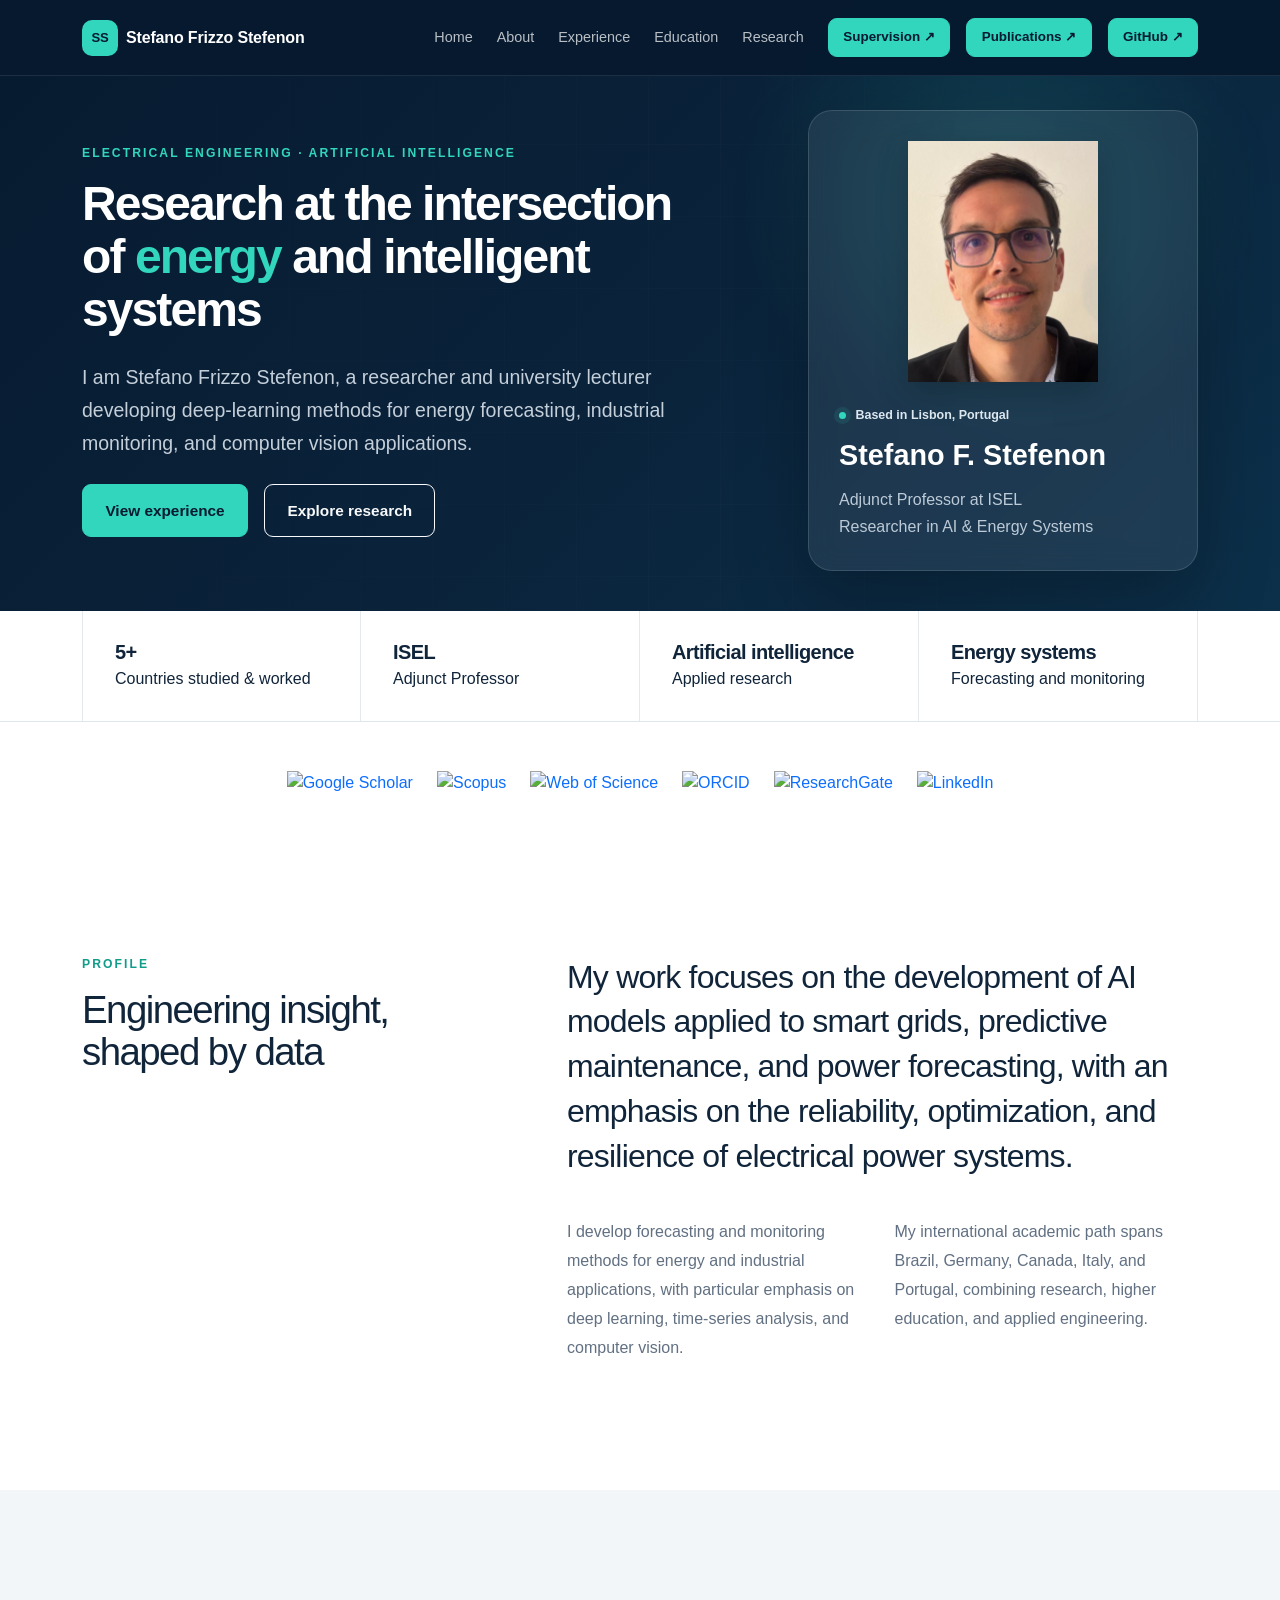
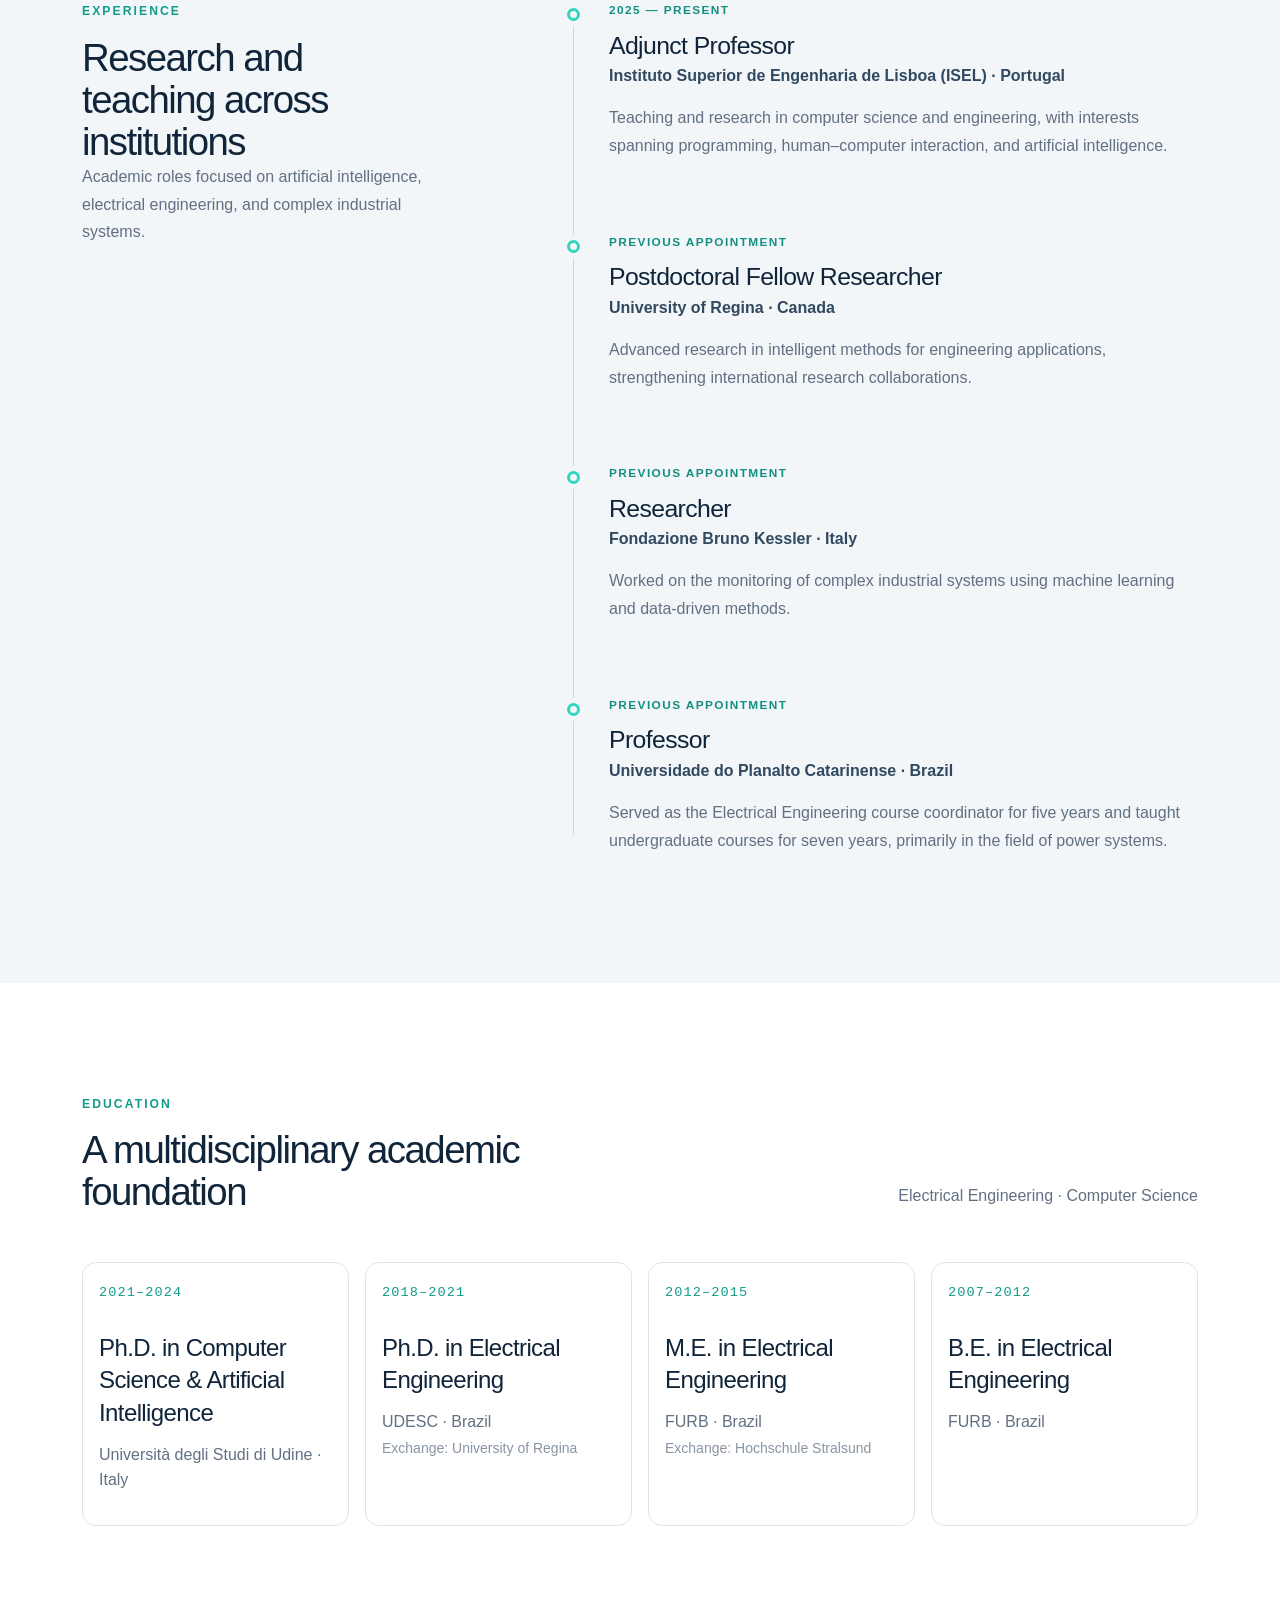
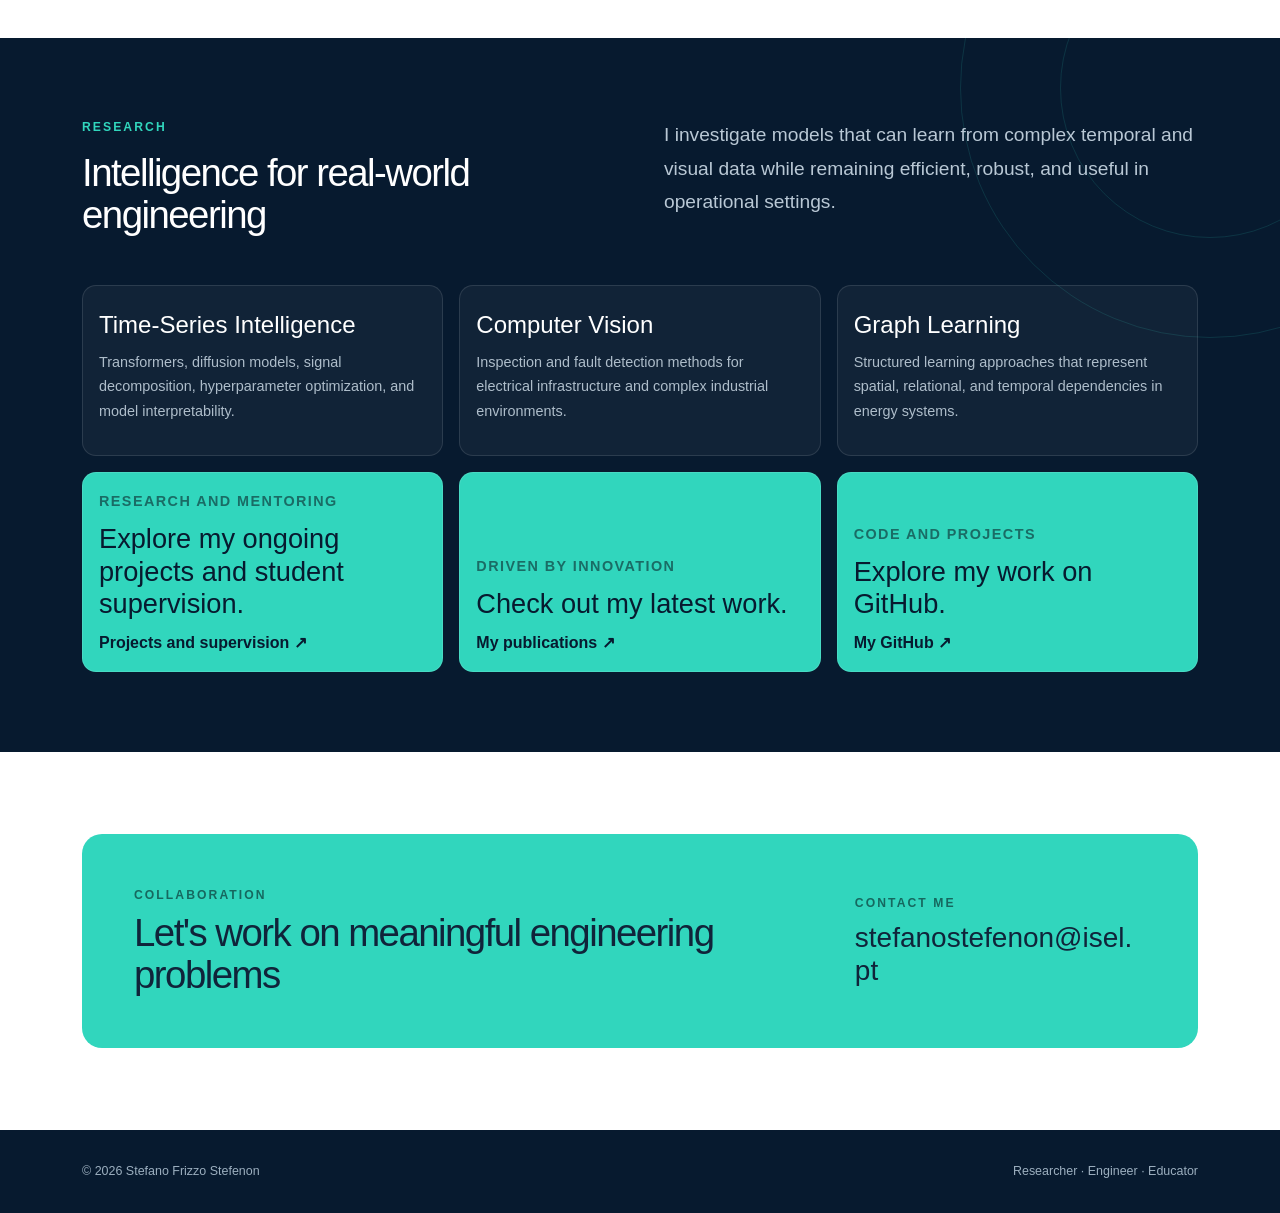
==== index.html @ e92e5dd5 "Update index.html" ====
<!doctype html>
<html lang="en">
<head>
  <meta charset="utf-8">
  <meta name="viewport" content="width=device-width, initial-scale=1">
  <meta name="description" content="Academic CV and research portfolio of Stefano Frizzo Stefenon, researcher and lecturer in artificial intelligence and electrical engineering.">
  <meta name="theme-color" content="#071a2f">
  <title>Stefano Frizzo Stefenon | CV</title>
  <link rel="icon" href="icon2.svg" type="image/svg+xml">
  <link rel="preconnect" href="https://cdn.jsdelivr.net">
  <link href="https://cdn.jsdelivr.net/npm/bootstrap@5.3.8/dist/css/bootstrap.min.css" rel="stylesheet" integrity="sha384-sRIl4kxILFvY47J16cr9ZwB07vP4J8+LH7qKQnuqkuIAvNWLzeN8tE5YBujZqJLB" crossorigin="anonymous">
  <link rel="stylesheet" href="styles.css">
  <style>
    .profile-photo {display: block; width: 100%; max-width: 190px; height: auto; margin: 0 auto 1.25rem; box-shadow: 0 12px 30px rgba(0, 0, 0, 0.22);}
    #research .research-link a { color: var(--navy);}
    #research .research-link a:hover { color: #2563eb;}
    #profiles a:hover img {filter: brightness(0.7);}
  </style>
</head>
<body>
  <nav class="navbar navbar-expand-lg navbar-dark fixed-top cv-nav" aria-label="Primary navigation">
    <div class="container">
      <a class="navbar-brand d-flex align-items-center gap-2" href="#top" aria-label="Stefano Frizzo Stefenon, home">
        <span class="brand-mark">SS</span><span>Stefano Frizzo Stefenon</span>
      </a>
      <button class="navbar-toggler" type="button" data-bs-toggle="collapse" data-bs-target="#cvNavigation" aria-controls="cvNavigation" aria-expanded="false" aria-label="Toggle navigation">
        <span class="navbar-toggler-icon"></span>
      </button>
      <div class="collapse navbar-collapse" id="cvNavigation">
        <ul class="navbar-nav ms-auto align-items-lg-center gap-lg-2">
          <li class="nav-item"><a class="nav-link" href="index.html#top">Home</a></li>
          <li class="nav-item"><a class="nav-link" href="#about">About</a></li>
          <li class="nav-item"><a class="nav-link" href="#experience">Experience</a></li>
          <li class="nav-item"><a class="nav-link" href="#education">Education</a></li>
          <li class="nav-item"><a class="nav-link" href="#research">Research</a></li>
          <li class="nav-item"><a class="btn btn-accent btn-sm ms-lg-2" href="supervision.html">Supervision <span aria-hidden="true">↗</span></a></li>
          <li class="nav-item"><a class="btn btn-accent btn-sm ms-lg-2" href="publications.html">Publications <span aria-hidden="true">↗</span></a></li>
          <li class="nav-item"><a class="btn btn-accent btn-sm ms-lg-2" href="https://github.com/SFStefenon" target="_blank" rel="noreferrer">GitHub <span aria-hidden="true">↗</span></a></li>
        </ul>
      </div>
    </div>
  </nav>

  <main id="top">
    <section class="hero d-flex align-items-center">
      <div class="hero-grid" aria-hidden="true"></div>
      <div class="container position-relative">
        <div class="row align-items-center gy-5">
          <div class="col-lg-7">
            <p class="eyebrow mb-3">Electrical Engineering · Artificial Intelligence</p>
            <h1 class="fw-semibold mb-4">Research at the intersection of <span>energy</span> and intelligent systems</h1>
            <p class="hero-lead mb-4">I am Stefano Frizzo Stefenon, a researcher and university lecturer developing deep-learning methods for energy forecasting, industrial monitoring, and computer vision applications.</p>
            <div class="d-flex flex-wrap gap-3">
              <a class="btn btn-accent btn-lg" href="#experience">View experience</a>
              <a class="btn btn-outline-light btn-lg" href="#research">Explore research</a>
            </div>
          </div>
          <div class="col-lg-5">
            <div class="hero-profile ms-lg-auto">
              <div class="hero-profile-body">
                <img class="profile-photo" src="profile.png?size=400" alt="Portrait of Stefano Frizzo Stefenon" width="190">
                <span class="status"><span></span> Based in Lisbon, Portugal</span>
                <h2>Stefano F. Stefenon</h2>
                <p>Adjunct Professor at ISEL<br>Researcher in AI &amp; Energy Systems</p>
              </div>
            </div>
          </div>
        </div>
      </div>
    </section>

    <section class="stats-strip" aria-label="Career highlights">
      <div class="container">
        <div class="row g-0">
          <div class="col-6 col-lg-3 stat"><strong>5+</strong>Countries studied &amp; worked<span></span></div>
          <div class="col-6 col-lg-3 stat"><strong>ISEL</strong>Adjunct Professor<span></span></div>
          <div class="col-6 col-lg-3 stat"><strong>Artificial intelligence</strong>Applied research<span></span></div>
          <div class="col-6 col-lg-3 stat"><strong>Energy systems</strong>Forecasting and monitoring<span></span></div>
        </div>
      </div>
    </section>

    <section class="bg-white py-5" id="profiles">
      <div class="container-fluid px-4 px-lg-5">
        <div class="d-flex flex-wrap justify-content-center align-items-center gap-4 w-100" aria-label="Academic and professional profiles">
          <a href="https://scholar.google.com/citations?user=ToyM0y8AAAAJ" target="_blank" rel="noreferrer" aria-label="Google Scholar profile">
            <img src="https://img.shields.io/badge/Scholar-4285F4?style=for-the-badge&amp;logo=google-scholar&amp;logoColor=white" alt="Google Scholar">
          </a>
          <a href="https://www.scopus.com/authid/detail.uri?authorId=57194147390" target="_blank" rel="noreferrer" aria-label="Scopus profile">
            <img src="https://img.shields.io/badge/Scopus-F36C21?style=for-the-badge&amp;logo=elsevier&amp;logoColor=white" alt="Scopus">
          </a>
          <a href="https://www.webofscience.com/wos/author/record/AAD-7639-2019" target="_blank" rel="noreferrer" aria-label="Web of Science profile">
            <img src="https://img.shields.io/badge/Web%20of%20Science-5C2D91?style=for-the-badge&amp;logo=clarivate&amp;logoColor=white" alt="Web of Science">
          </a>
          <a href="https://orcid.org/0000-0002-3723-616X" target="_blank" rel="noreferrer" aria-label="ORCID profile">
            <img src="https://img.shields.io/badge/ORCID-A6CE39?style=for-the-badge&amp;logo=orcid&amp;logoColor=white" alt="ORCID">
          </a>
          <a href="https://www.researchgate.net/profile/Stefano-Frizzo-Stefenon-2" target="_blank" rel="noreferrer" aria-label="ResearchGate profile">
            <img src="https://img.shields.io/badge/ResearchGate-00CCBB?style=for-the-badge&amp;logo=researchgate&amp;logoColor=white" alt="ResearchGate">
          </a>
          <a href="https://www.linkedin.com/in/stefanostefenon/" target="_blank" rel="noreferrer" aria-label="LinkedIn profile">
            <img src="https://img.shields.io/badge/LinkedIn-0A66C2?style=for-the-badge&amp;logo=linkedin&amp;logoColor=white" alt="LinkedIn">
          </a>
        </div>
      </div>
    </section>
    
    <section class="section-pad bg-white" id="about">
      <div class="container">
        <div class="row g-5 align-items-start">
          <div class="col-lg-4">
            <p class="section-kicker">Profile</p>
            <h2 class="section-title">Engineering insight, shaped by data</h2>
          </div>
          <div class="col-lg-7 offset-lg-1">
            <p class="about-lead">My work focuses on the development of AI models applied to smart grids, predictive maintenance, and power forecasting, with an emphasis on the reliability, optimization, and resilience of electrical power systems.</p>
            <div class="row g-4 mt-2">
              <div class="col-md-6"><p class="body-copy">I develop forecasting and monitoring methods for energy and industrial applications, with particular emphasis on deep learning, time-series analysis, and computer vision.</p></div>
              <div class="col-md-6"><p class="body-copy">My international academic path spans Brazil, Germany, Canada, Italy, and Portugal, combining research, higher education, and applied engineering.</p></div>
            </div>
          </div>
        </div>
      </div>
    </section>

    <section class="section-pad" id="experience">
      <div class="container">
        <div class="row g-5">
          <div class="col-lg-4 section-sticky">
            <p class="section-kicker">Experience</p>
            <h2 class="section-title">Research and teaching across institutions</h2>
            <p class="section-aside">Academic roles focused on artificial intelligence, electrical engineering, and complex industrial systems.</p>
          </div>
          <div class="col-lg-7 offset-lg-1">
            <div class="timeline">
              <article class="timeline-item">
                <div class="timeline-dot" aria-hidden="true"></div>
                <p class="timeline-period">2025 — Present</p>
                <h3>Adjunct Professor</h3>
                <p class="timeline-place">Instituto Superior de Engenharia de Lisboa (ISEL) · Portugal</p>
                <p class="timeline-copy">Teaching and research in computer science and engineering, with interests spanning programming, human–computer interaction, and artificial intelligence.</p>
              </article>
              <article class="timeline-item">
                <div class="timeline-dot" aria-hidden="true"></div>
                <p class="timeline-period">Previous appointment</p>
                <h3>Postdoctoral Fellow Researcher</h3>
                <p class="timeline-place">University of Regina · Canada</p>
                <p class="timeline-copy">Advanced research in intelligent methods for engineering applications, strengthening international research collaborations.</p>
              </article>
              <article class="timeline-item">
                <div class="timeline-dot" aria-hidden="true"></div>
                <p class="timeline-period">Previous appointment</p>
                <h3>Researcher</h3>
                <p class="timeline-place">Fondazione Bruno Kessler · Italy</p>
                <p class="timeline-copy">Worked on the monitoring of complex industrial systems using machine learning and data-driven methods.</p>
              </article>
              <article class="timeline-item">
                <div class="timeline-dot" aria-hidden="true"></div>
                <p class="timeline-period">Previous appointment</p>
                <h3>Professor</h3>
                <p class="timeline-place">Universidade do Planalto Catarinense · Brazil</p>
                <p class="timeline-copy">Served as the Electrical Engineering course coordinator for five years and taught undergraduate courses for seven years, primarily in the field of power systems.</p>
              </article>
            </div>
          </div>
        </div>
      </div>
    </section>

    <section class="section-pad bg-white" id="education">
      <div class="container">
        <div class="d-flex flex-column flex-lg-row justify-content-between align-items-lg-end gap-3 mb-5">
          <div>
            <p class="section-kicker">Education</p>
            <h2 class="section-title mb-0">A multidisciplinary academic foundation</h2>
          </div>
          <p class="section-aside mb-1">Electrical Engineering · Computer Science</p>
        </div>
    
        <div class="row g-3">
          <div class="col-md-6 col-xl-3">
            <a href="https://www.uniud.it/" target="_blank" rel="noopener noreferrer"
               class="text-decoration-none text-reset d-block h-100">
              <article class="education-card">
                <span>2021–2024</span>
                <h3>Ph.D. in Computer Science &amp; Artificial Intelligence</h3>
                <p>Università degli Studi di Udine · Italy</p>
              </article>
            </a>
          </div>
    
          <div class="col-md-6 col-xl-3">
            <a href="https://www.udesc.br/" target="_blank" rel="noopener noreferrer"
               class="text-decoration-none text-reset d-block h-100">
              <article class="education-card">
                <span>2018–2021</span>
                <h3>Ph.D. in Electrical Engineering</h3>
                <p>UDESC · Brazil<br><small>Exchange: University of Regina</small></p>
              </article>
            </a>
          </div>
    
          <div class="col-md-6 col-xl-3">
            <a href="https://www.furb.br/" target="_blank" rel="noopener noreferrer"
               class="text-decoration-none text-reset d-block h-100">
              <article class="education-card">
                <span>2012–2015</span>
                <h3>M.E. in Electrical Engineering</h3>
                <p>FURB · Brazil<br><small>Exchange: Hochschule Stralsund</small></p>
              </article>
            </a>
          </div>
    
          <div class="col-md-6 col-xl-3">
            <a href="https://www.furb.br/" target="_blank" rel="noopener noreferrer"
               class="text-decoration-none text-reset d-block h-100">
              <article class="education-card">
                <span>2007–2012</span>
                <h3>B.E. in Electrical Engineering</h3>
                <p>FURB · Brazil</p>
              </article>
            </a>
          </div>
        </div>
      </div>
    </section>

    <section class="section-pad research-section" id="research">
      <div class="research-orbit orbit-one" aria-hidden="true"></div>
      <div class="research-orbit orbit-two" aria-hidden="true"></div>
      <div class="container position-relative">
        <div class="row g-5 mb-5">
          <div class="col-lg-5"><p class="section-kicker light">Research</p><h2 class="section-title text-white">Intelligence for real-world engineering</h2></div>
          <div class="col-lg-6 offset-lg-1"><p class="research-intro">I investigate models that can learn from complex temporal and visual data while remaining efficient, robust, and useful in operational settings.</p></div>
        </div>
        <div class="row g-3">
          <div class="col-md-6 col-lg-4"><article class="research-card"><h3>Time-Series Intelligence</h3><p>Transformers, diffusion models, signal decomposition, hyperparameter optimization, and model interpretability.</p></article></div>
          <div class="col-md-6 col-lg-4"><article class="research-card"><h3>Computer Vision</h3><p>Inspection and fault detection methods for electrical infrastructure and complex industrial environments.</p></article></div>
          <div class="col-md-6 col-lg-4"><article class="research-card"><h3>Graph Learning</h3><p>Structured learning approaches that represent spatial, relational, and temporal dependencies in energy systems.</p></article></div>
          <div class="col-md-6 col-lg-4"><article class="research-card research-link"><p class="small-label">Research and mentoring</p><h3>Explore my ongoing projects and student supervision.</h3><a href="supervision.html">Projects and supervision <span aria-hidden="true">↗</span></a></article></div>
          <div class="col-md-6 col-lg-4"><article class="research-card research-link"><p class="small-label">Driven by innovation</p><h3>Check out my latest work.</h3><a href="publications.html" target="_blank" rel="noreferrer">My publications <span aria-hidden="true">↗</span></a></article></div>
          <div class="col-md-6 col-lg-4"><article class="research-card research-link"><p class="small-label">Code and projects</p><h3>Explore my work on GitHub.</h3><a href="https://github.com/SFStefenon" target="_blank" rel="noopener noreferrer">My GitHub <span aria-hidden="true">↗</span></a></article></div>
        </div>
      </div>
    </section>

    <section class="contact-section">
      <div class="container">
        <div class="contact-panel d-flex flex-column flex-lg-row align-items-lg-center justify-content-between gap-4">
          <div><p class="section-kicker mb-2">Collaboration</p><h2>Let&apos;s work on meaningful engineering problems</h2></div>
          <div><p class="section-kicker mb-2">Contact me</p><h3 class="mb-0 text-break">stefanostefenon@isel.pt</h3></div>
        </div>
      </div>
    </section>
  </main>

  <footer>
    <div class="container d-flex flex-column flex-sm-row justify-content-between gap-2">
      <p>© 2026 Stefano Frizzo Stefenon</p><p>Researcher · Engineer · Educator</p>
    </div>
  </footer>

  <script src="https://cdn.jsdelivr.net/npm/bootstrap@5.3.8/dist/js/bootstrap.bundle.min.js" integrity="sha384-FKyoEForCGlyvwx9Hj09JcYn3nv7wiPVlz7YYwJrWVcXK/BmnVDxM+D2scQbITxI" crossorigin="anonymous"></script>
</body>
</html>
---- styles.css ----
:root { --navy:#071a2f; --navy-soft:#0d2944; --ink:#10243a; --muted:#617082; --teal:#31d6bd; --paper:#f3f6f8; --white:#fff; }
* { box-sizing:border-box; }
html { scroll-behavior:smooth; scroll-padding-top:76px; }
body { margin:0; background:var(--paper); color:var(--ink); font-family:Inter,-apple-system,BlinkMacSystemFont,"Segoe UI",Arial,sans-serif; text-rendering:optimizeLegibility; }
a { text-decoration:none; }

.cv-nav { min-height:76px; background:rgba(7,26,47,.95); border-bottom:1px solid rgba(255,255,255,.09); backdrop-filter:blur(14px); }
.navbar-brand { color:#fff; font-size:1rem; font-weight:650; letter-spacing:-.01em; }
.brand-mark { display:grid; place-items:center; width:36px; height:36px; border-radius:10px; background:var(--teal); color:var(--navy); font-size:.82rem; font-weight:800; }
.cv-nav .nav-link { color:rgba(255,255,255,.72); font-size:.9rem; font-weight:500; }
.cv-nav .nav-link:hover,.cv-nav .nav-link:focus { color:var(--teal); }
.cv-nav .nav-publications{color:#4da3ff}.cv-nav .nav-publications:hover
.cv-nav .nav-publications:focus{color:var(--teal)}
.navbar-toggler { border-color:rgba(255,255,255,.2); }

.btn { border-radius:9px; font-weight:650; padding:.72rem 1.2rem; transition:transform .2s ease,background .2s ease; }
.btn-lg { padding:.88rem 1.4rem; font-size:.96rem; }
.btn-sm { padding:.55rem .9rem; font-size:.84rem; }
.btn.btn-accent { --bs-btn-bg:var(--teal); --bs-btn-border-color:var(--teal); --bs-btn-color:var(--navy); background-color:var(--teal); border-color:var(--teal); color:var(--navy); }
.btn.btn-accent:hover,.btn.btn-accent:focus { --bs-btn-hover-bg:#66e4d2; --bs-btn-hover-border-color:#66e4d2; --bs-btn-hover-color:var(--navy); background-color:#66e4d2; border-color:#66e4d2; color:var(--navy); transform:translateY(-1px); }

.hero { position:relative; min-height:100vh; padding:142px 0 82px; overflow:hidden; background:radial-gradient(circle at 78% 30%,rgba(49,214,189,.16),transparent 24%),linear-gradient(135deg,#071a2f 0%,#0a233b 54%,#0c304a 100%); color:#fff; }
.hero-grid { position:absolute; inset:0; opacity:.22; background-image:linear-gradient(rgba(255,255,255,.06) 1px,transparent 1px),linear-gradient(90deg,rgba(255,255,255,.06) 1px,transparent 1px); background-size:72px 72px; mask-image:linear-gradient(to right,transparent,#000 55%,transparent); }
.eyebrow,.section-kicker { color:#109b8b; font-size:.76rem; font-weight:750; letter-spacing:.17em; text-transform:uppercase; }
.hero .eyebrow { color:var(--teal); }
.hero h1 { max-width:800px; font-size: 3rem; line-height:1.1; letter-spacing:-.04em; }
.publications-hero .eyebrow { color: var(--teal); }
.publications-hero .container h1 {font-size: 3rem;}
.hero h1 span { color: var(--teal); }
.publications-hero h1 span { color: var(--teal); }
.hero-lead { max-width:690px; color:#c4cfda; font-size:clamp(1.05rem,1.7vw,1.22rem); line-height:1.7; }
.hero-profile { max-width:390px; overflow:hidden; border:1px solid rgba(255,255,255,.13); border-radius:24px; background:rgba(255,255,255,.075); box-shadow:0 30px 70px rgba(0,0,0,.25); backdrop-filter:blur(14px); }
.monogram { display:grid; place-items:center; height:210px; background:linear-gradient(135deg,rgba(49,214,189,.95),rgba(49,214,189,.3)),var(--navy-soft); color:var(--navy); font-size:5.4rem; font-weight:800; letter-spacing:-.09em; }
.hero-profile-body { padding:1.6rem; }
.hero-profile h2 { margin:.75rem 0 .9rem; font-size:1.8rem; font-weight:650; }
.hero-profile p { color:#bdcad7; line-height:1.65; }
.status { color:#dce7ef; font-size:.78rem; font-weight:600; }
.status span { display:inline-block; width:7px; height:7px; margin-right:6px; border-radius:50%; background:var(--teal); box-shadow:0 0 0 5px rgba(49,214,189,.11); }
.profile-rule { height:1px; margin:1rem 0; background:rgba(255,255,255,.12); }
.profile-note { font-size:.82rem; }
.publication-card.verde {border-left-color: #31d6bd;}
.publication-card.laranja {border-left-color: #f59e0b;}
.publication-card.azul {border-left-color: #2563eb;}
.publication-card.vermelho {border-left-color: #dc2626;}
.filter-button[data-filter="all"]:is(:hover,.active){border-left-color:#31d6bd}
.filter-button[data-filter="journal"]:is(:hover,.active){border-left-color:#2563eb}
.filter-button[data-filter="conference"]:is(:hover,.active){border-left-color:#f59e0b}
.filter-button[data-filter="book"]:is(:hover,.active){border-left-color:#dc2626}

.stats-strip { background:#fff; border-bottom:1px solid #dfe6eb; }
.stat { display:flex; flex-direction:column; padding:1.65rem 2rem; border-right:1px solid #e3e9ed; }
.stat:first-child { border-left:1px solid #e3e9ed; }
.stat strong { color:var(--ink); font-size:1.25rem; letter-spacing:-.03em; }
.stat span { margin-top:.18rem; color:var(--muted); font-size:.75rem; }

.section-pad { padding:112px 0; }
.section-title { max-width:570px; margin:0; font-size:clamp(1.9rem,3vw,3.1rem); line-height:1.1; letter-spacing:-.04em; }
.section-aside { max-width:380px; color:var(--muted); line-height:1.7; }
.about-lead { color:var(--ink); font-size:clamp(1.45rem,2.5vw,2.05rem); line-height:1.4; letter-spacing:-.025em; }
.body-copy { color:var(--muted); line-height:1.8; }
.expertise-list { display:flex; flex-wrap:wrap; gap:.55rem; }
.expertise-list span { padding:.62rem .85rem; border:1px solid #dce5e9; border-radius:999px; color:#425367; background:#f9fbfc; font-size:.78rem; font-weight:600; }

.section-sticky { align-self:flex-start; position:sticky; top:120px; }
.timeline { position:relative; padding-left:42px; }
.timeline::before { content:""; position:absolute; top:9px; bottom:20px; left:6px; width:1px; background:#ccd8df; }
.timeline-item { position:relative; padding:0 0 3.6rem; }
.timeline-item:last-child { padding-bottom:0; }
.timeline-dot { position:absolute; top:6px; left:-42px; width:13px; height:13px; border:3px solid var(--teal); border-radius:50%; background:var(--paper); box-shadow:0 0 0 5px var(--paper); }
.timeline-period { margin-bottom:.65rem; color:#128f81; font-size:.74rem; font-weight:700; letter-spacing:.12em; text-transform:uppercase; }
.timeline h3 { margin-bottom:.25rem; font-size:1.55rem; letter-spacing:-.025em; }
.timeline-place { color:#314960; font-weight:600; }
.timeline-copy { max-width:610px; color:var(--muted); line-height:1.75; }

.education-card { min-height:180px; height:100%; padding:1.0rem; border:1px solid #dde5ea; border-radius:14px; background:#fff; transition:transform .2s ease,border .2s ease,box-shadow .2s ease; }
.education-card:hover { transform:translateY(-4px); border-color:#a9dcd4; box-shadow:0 18px 35px rgba(16,36,58,.08); }
.education-card>span { color:#109b8b; font-family:ui-monospace,SFMono-Regular,Menlo,monospace; font-size:.85rem; letter-spacing:.08em; }
.education-card h3 { margin:1.8rem 0 .8rem; font-size:1.5rem; line-height:1.35; letter-spacing:-.025em; }
.education-card p { color:var(--muted); font-size:1.0rem; line-height:1.6; }
.education-card small { color:#8895a2; }

.research-section { position:relative; overflow:hidden; background:var(--navy); color:#fff; }
.research-orbit { position:absolute; border:1px solid rgba(49,214,189,.14); border-radius:50%; }
.orbit-one { width:500px; height:500px; right:-180px; top:-200px; }
.orbit-two { width:300px; height:300px; right:-80px; top:-100px; }
.section-kicker.light { color:var(--teal); }
.research-intro { color:#b9c8d5; font-size:1.2rem; line-height:1.75; }
.research-card { min-height:180px; height:100%; padding:1.0rem; border:1px solid rgba(255,255,255,.11); border-radius:14px; background:rgba(255,255,255,.045); }
.research-card>span { color:var(--teal); font-family:ui-monospace,SFMono-Regular,Menlo,monospace; font-size:1rem; font-weight:600; }
.research-card h3 { margin:1.8rem 0 .4rem; font-size:1.5rem; }
.research-card p { color:#aebdca; font-size:.9rem; line-height:1.7; }
.research-link { display:flex; flex-direction:column; justify-content:flex-end; background:var(--teal); color:var(--navy); }
.research-link .small-label { margin:0; color:#1a6c65; font-size:.9rem; font-weight:700; letter-spacing:.1em; text-transform:uppercase; }
.research-link h3 { margin:.6rem 0 2rem; font-size:1.7rem; }
.research-link a { color:var(--navy); font-weight:750; }
#research .research-link a { color:#2563eb; }
#research .research-link a:hover,
#research .research-link a:focus-visible { color:var(--navy); }
#profiles img { height:36px; width:auto; }
.contact-section { padding:82px 0; background:#fff; }
.contact-panel { padding:3.25rem; border-radius:20px; background:var(--teal); }
.contact-panel h2 { max-width:720px; margin:0; font-size:clamp(1.8rem,3vw,2.8rem); line-height:1.1; letter-spacing:-.04em; }
.contact-panel .section-kicker { color:#16685f; }
.contact-panel .btn-dark { background:var(--navy); border-color:var(--navy); }

footer { padding:2rem 0; background:var(--navy); color:#9cafbf; }
footer p { margin:0; font-size:.78rem; }

@media (max-width:991.98px) {
  .cv-nav .navbar-collapse { padding:1rem 0 .5rem; }
  .cv-nav .btn { display:inline-block; margin-top:.4rem; }
  .hero { min-height:auto; }
  .hero-profile { margin-inline:auto; }
  .section-sticky { position:static; }
  .stat:nth-child(2) { border-right:0; }
  .stat:nth-child(-n+2) { border-bottom:1px solid #e3e9ed; }
}
@media (max-width:575.98px) {
  .hero { padding:120px 0 68px; }
  .hero .btn { width:100%; }
  .monogram { height:170px; font-size:4.5rem; }
  .section-pad { padding:82px 0; }
  .stat { padding:1.25rem .8rem; }
  .stat:first-child { border-left:0; }
  .contact-panel { padding:2rem; }
  .contact-panel .btn { width:100%; }
}
@media (prefers-reduced-motion:reduce) { html{scroll-behavior:auto} *,*::before,*::after{transition:none!important}}

.hero {min-height: auto; padding: 110px 0 40px;}
.hero-profile-body {padding: 30px;}
.hero-profile p {color: #bdcad7; line-height: 1.65; margin-bottom: 0;}

.research-section {padding: 80px 0;}
.research-card {min-height: 160px;}
.research-card h3 {margin: .6rem 0;}
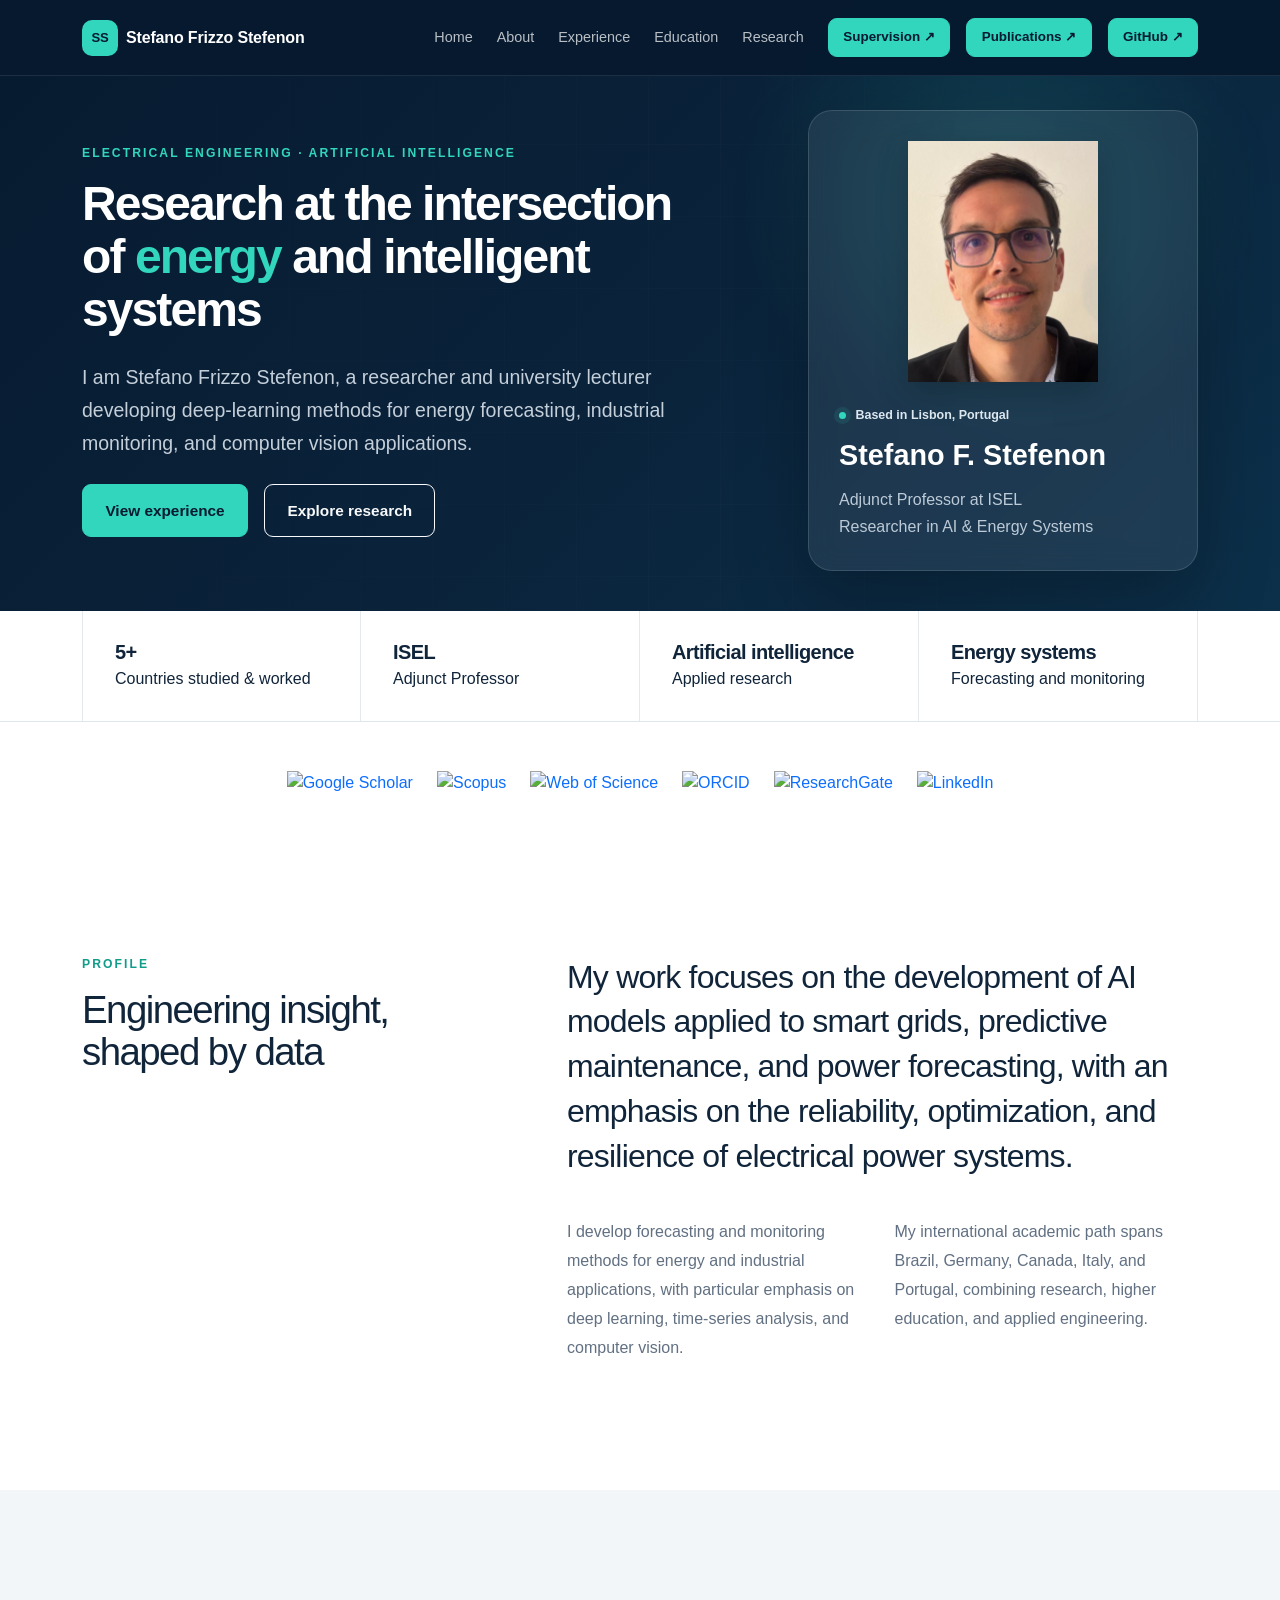
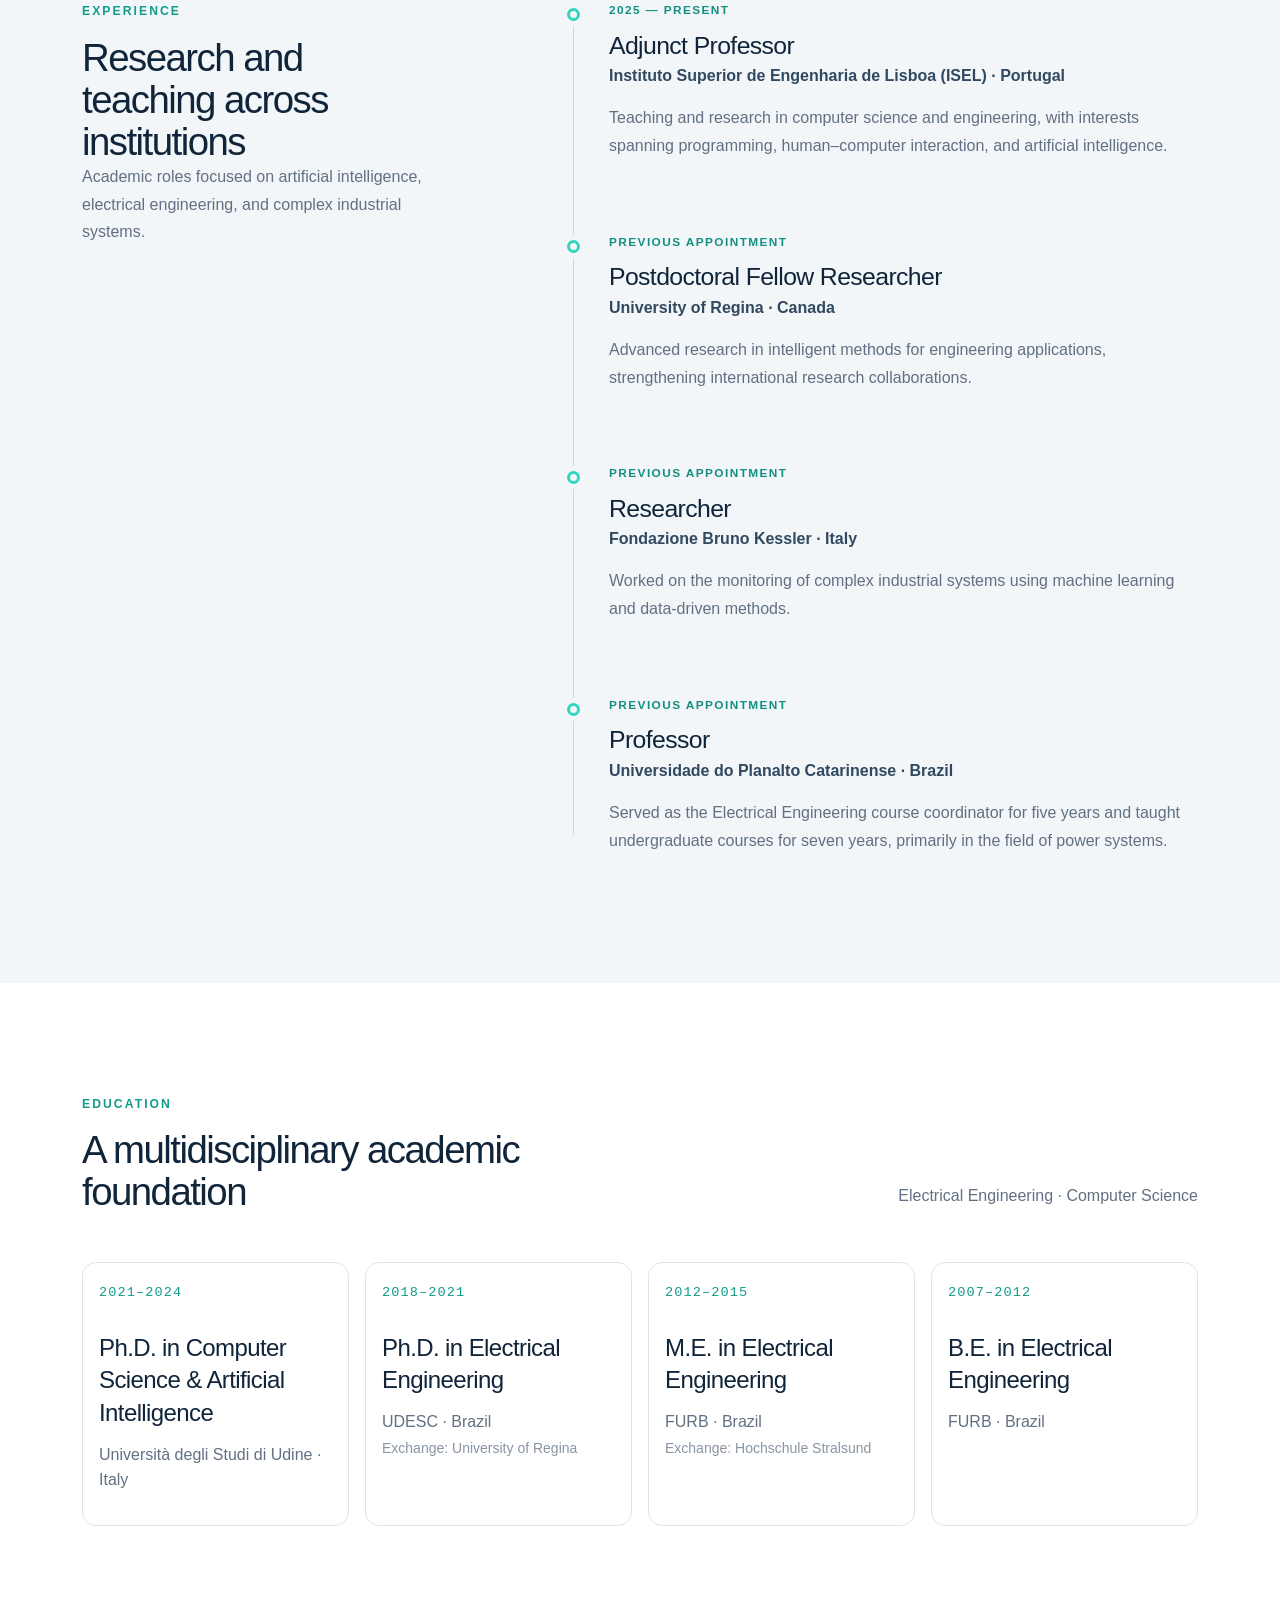
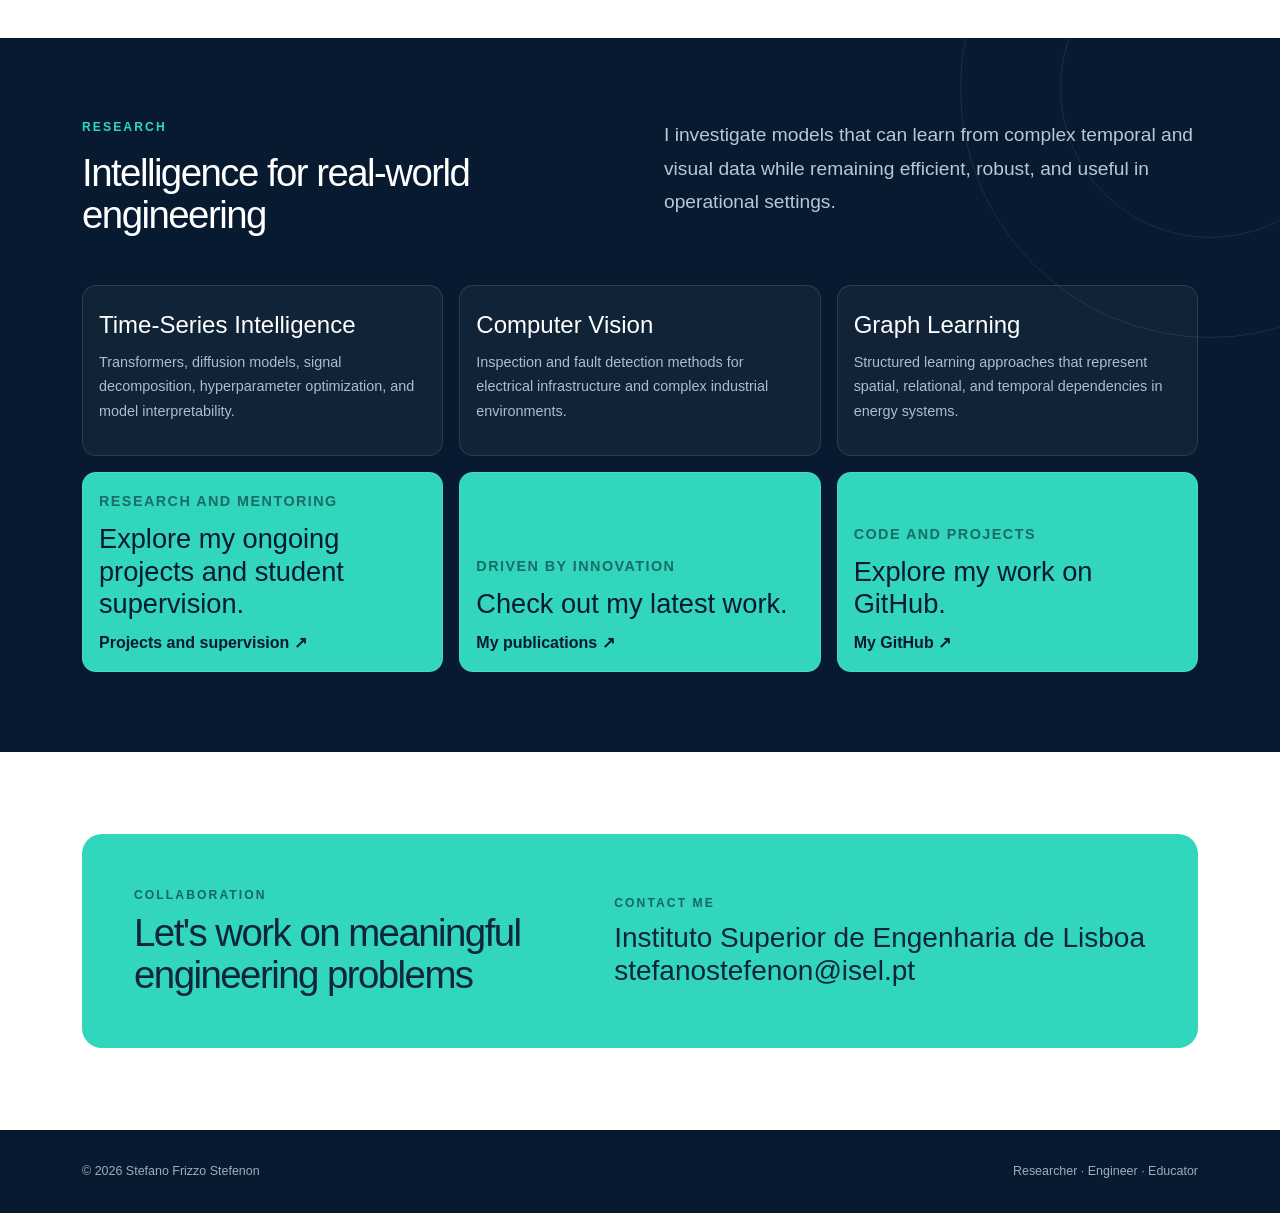
==== commit fb807d47: "Modify contact section with institution details Updated contact information to include the instituti" ====
--- a/index.html
+++ b/index.html
@@ -248,7 +248,7 @@
       <div class="container">
         <div class="contact-panel d-flex flex-column flex-lg-row align-items-lg-center justify-content-between gap-4">
           <div><p class="section-kicker mb-2">Collaboration</p><h2>Let&apos;s work on meaningful engineering problems</h2></div>
-          <div><p class="section-kicker mb-2">Contact me</p><h3 class="mb-0 text-break">stefanostefenon@isel.pt</h3></div>
+          <div><p class="section-kicker mb-2">Contact me</p><h3 class="mb-0 text-break">Instituto Superior de Engenharia de Lisboa stefanostefenon@isel.pt</h3></div>
         </div>
       </div>
     </section>
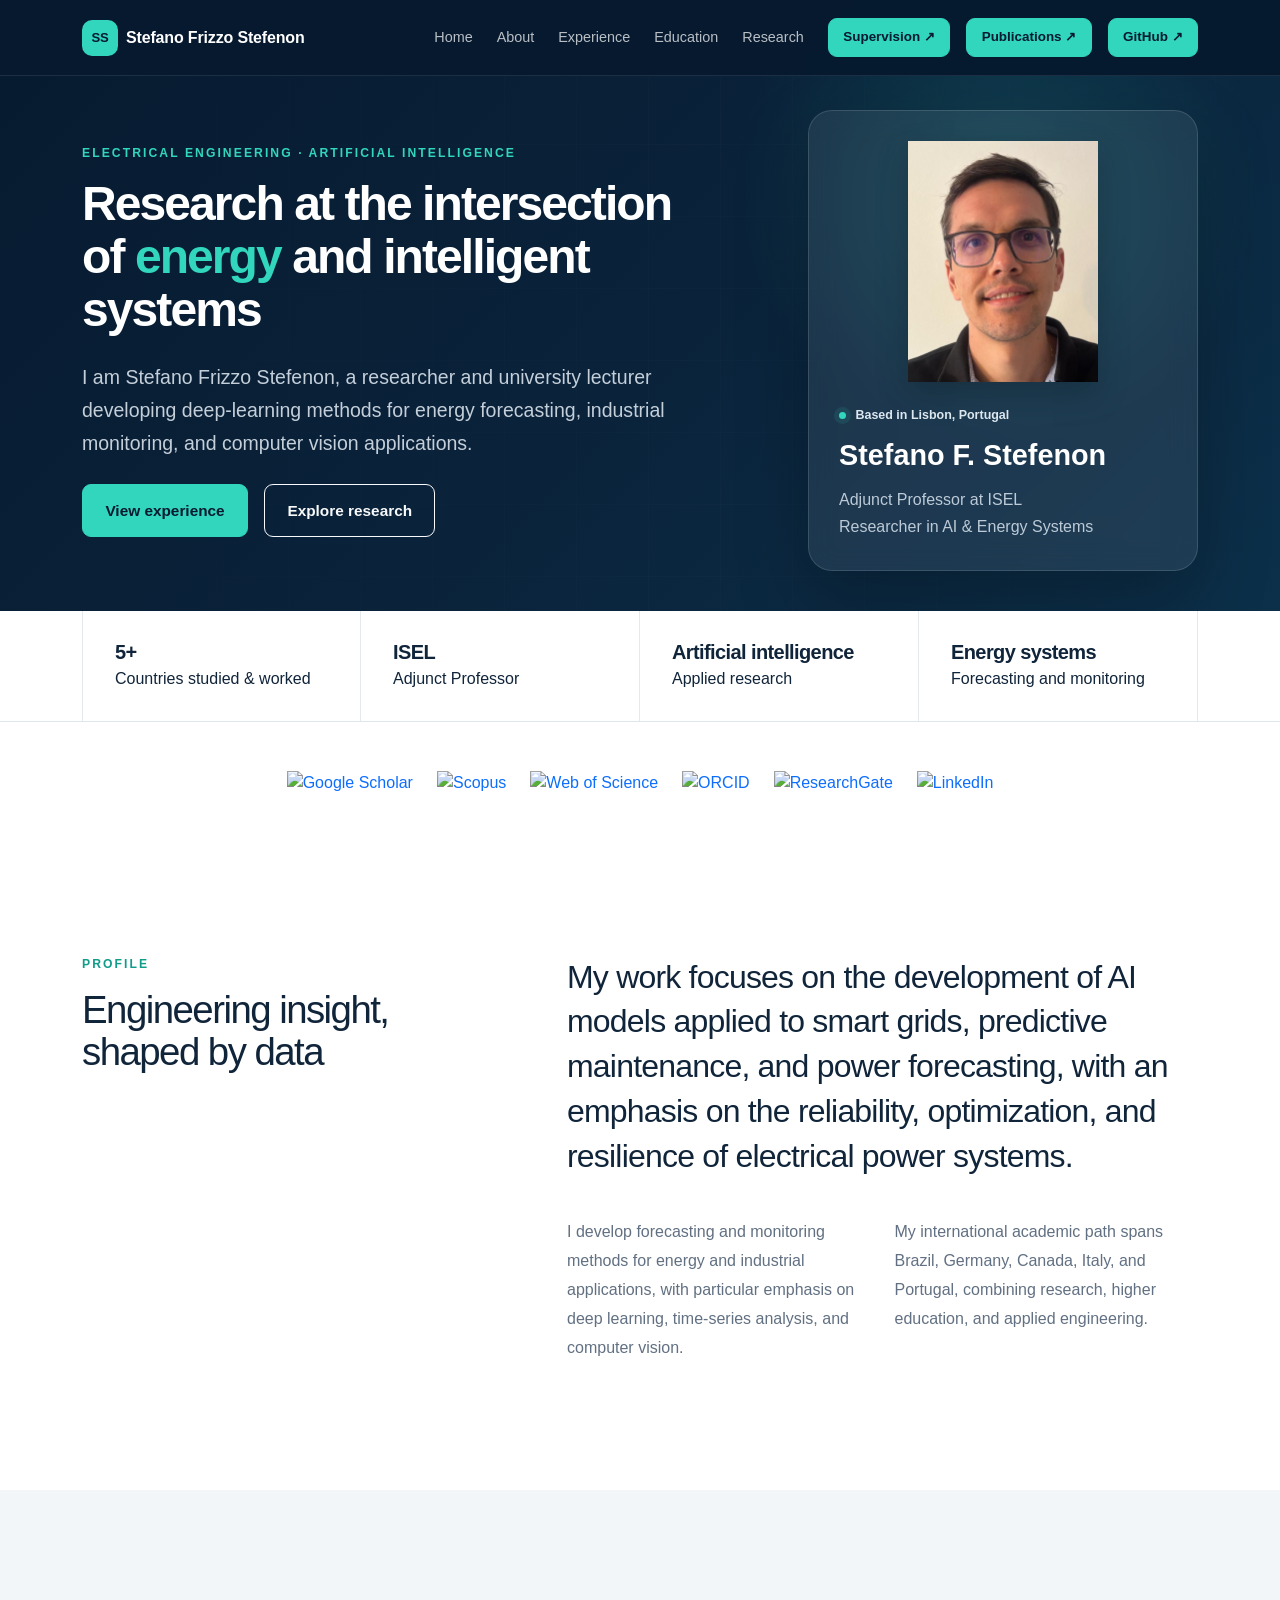
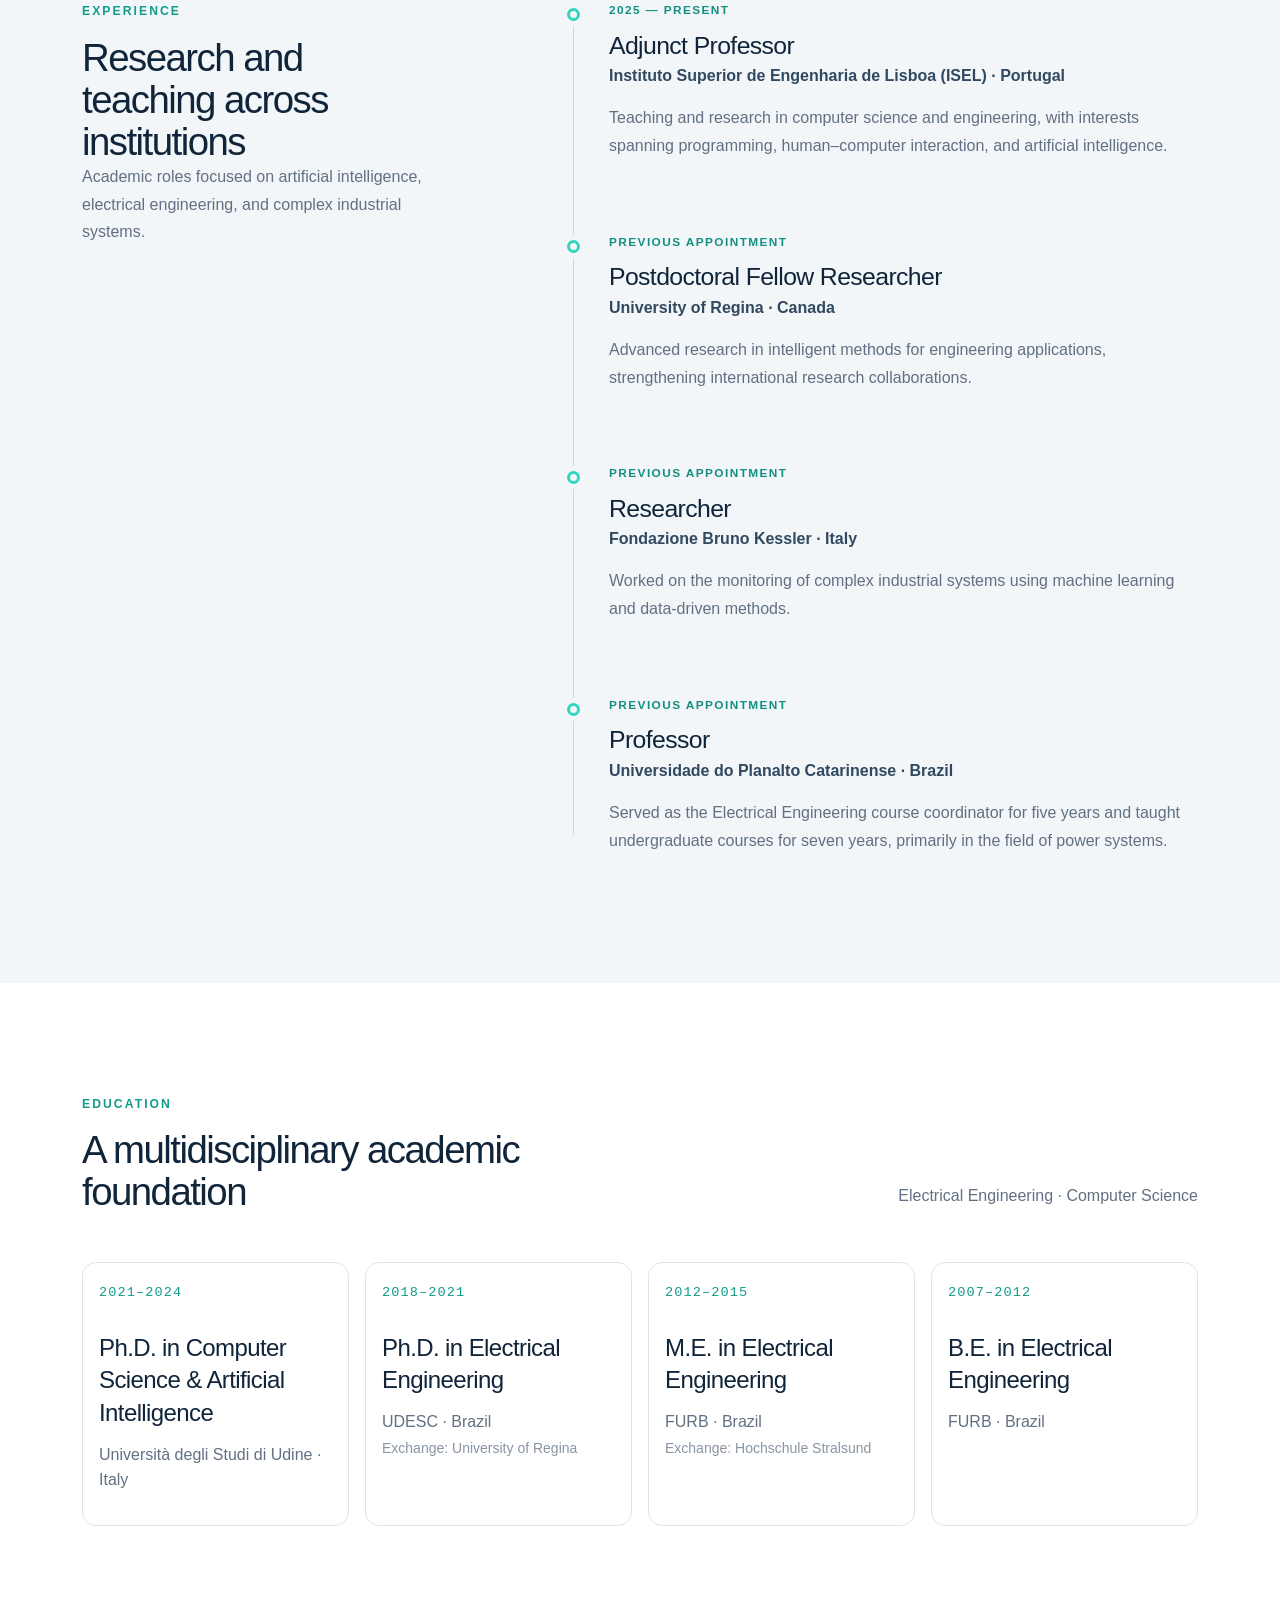
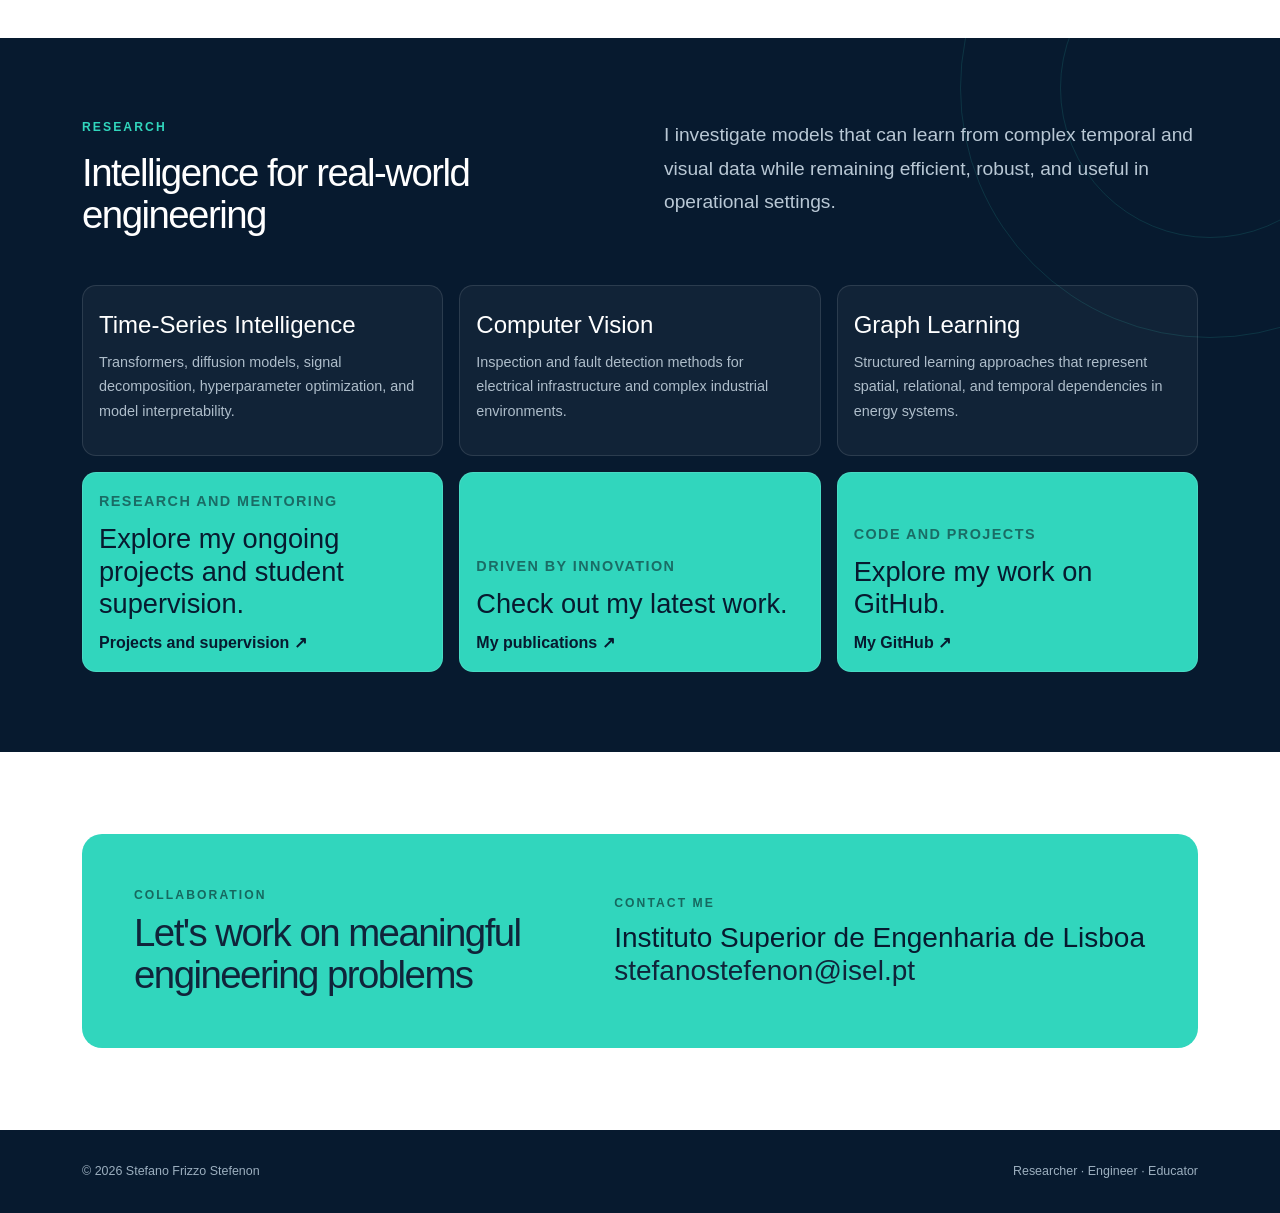
==== commit 3cc6a960: "Update index.html" ====
--- a/index.html
+++ b/index.html
@@ -15,6 +15,8 @@
     #research .research-link a { color: var(--navy);}
     #research .research-link a:hover { color: #2563eb;}
     #profiles a:hover img {filter: brightness(0.7);}
+    .contact-panel a {color: var(--navy);}
+    .contact-panel a:hover {color: #2563eb;}
   </style>
 </head>
 <body>
@@ -248,7 +250,7 @@
       <div class="container">
         <div class="contact-panel d-flex flex-column flex-lg-row align-items-lg-center justify-content-between gap-4">
           <div><p class="section-kicker mb-2">Collaboration</p><h2>Let&apos;s work on meaningful engineering problems</h2></div>
-          <div><p class="section-kicker mb-2">Contact me</p><h3 class="mb-0 text-break">Instituto Superior de Engenharia de Lisboa stefanostefenon@isel.pt</h3></div>
+           <div><p class="section-kicker mb-2">Contact me</p><h3 class="mb-0 text-break"><a href="https://www.isel.pt/docente/stefano-frizzo-stefenon" target="_blank">Instituto Superior de Engenharia de Lisboa </a>stefanostefenon@isel.pt</h3></div>
         </div>
       </div>
     </section>
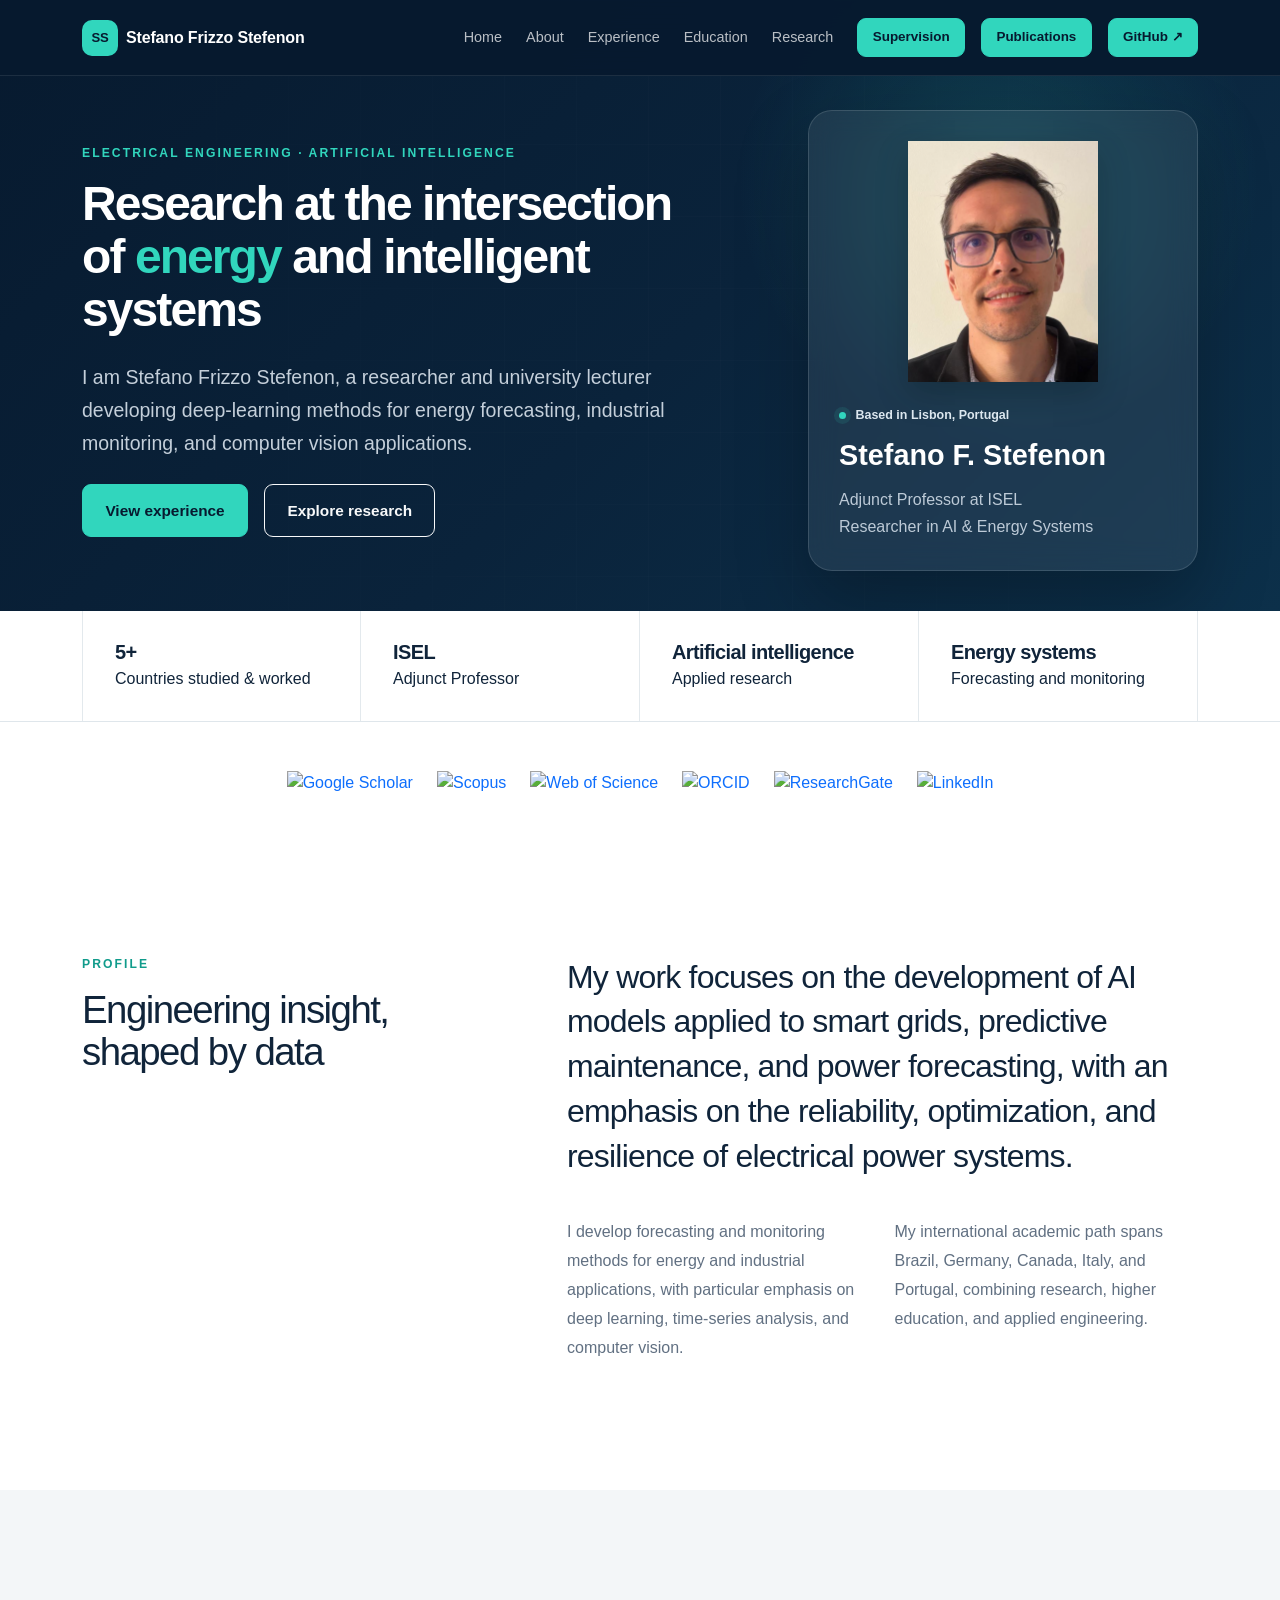
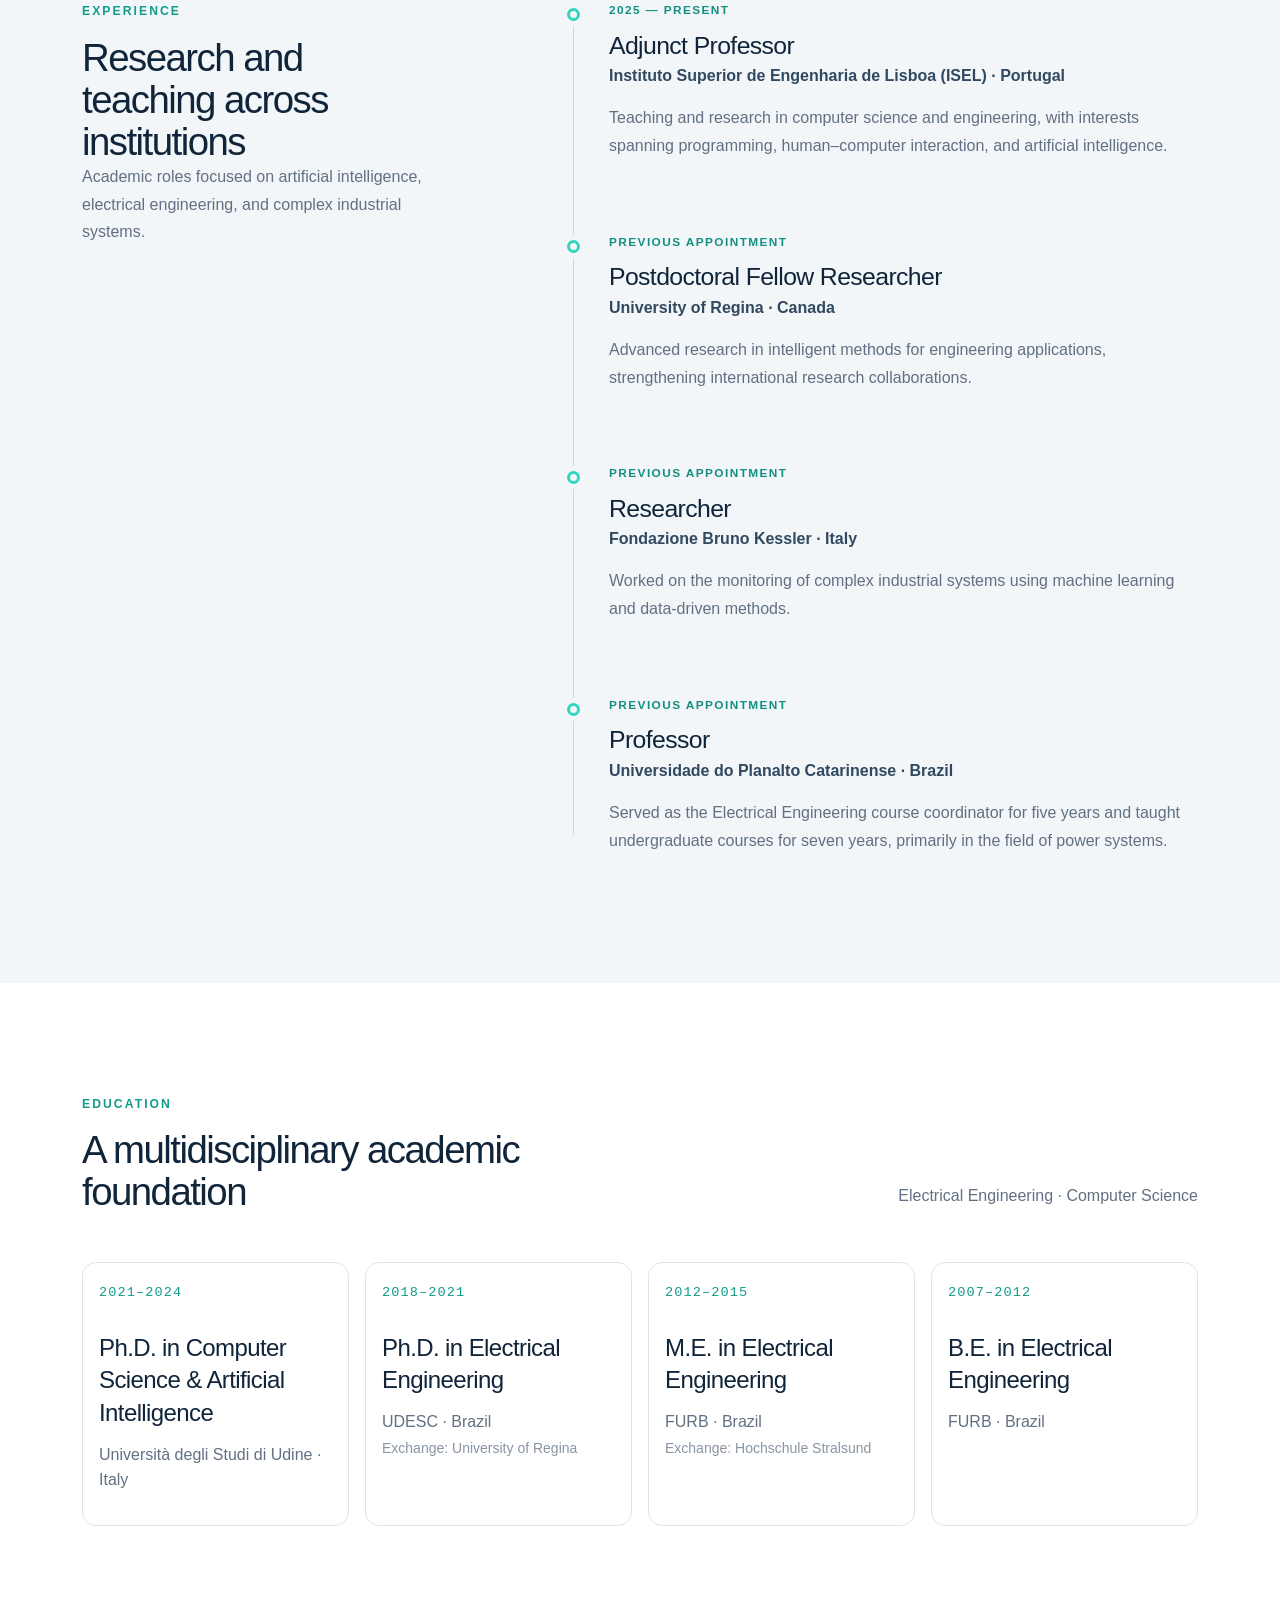
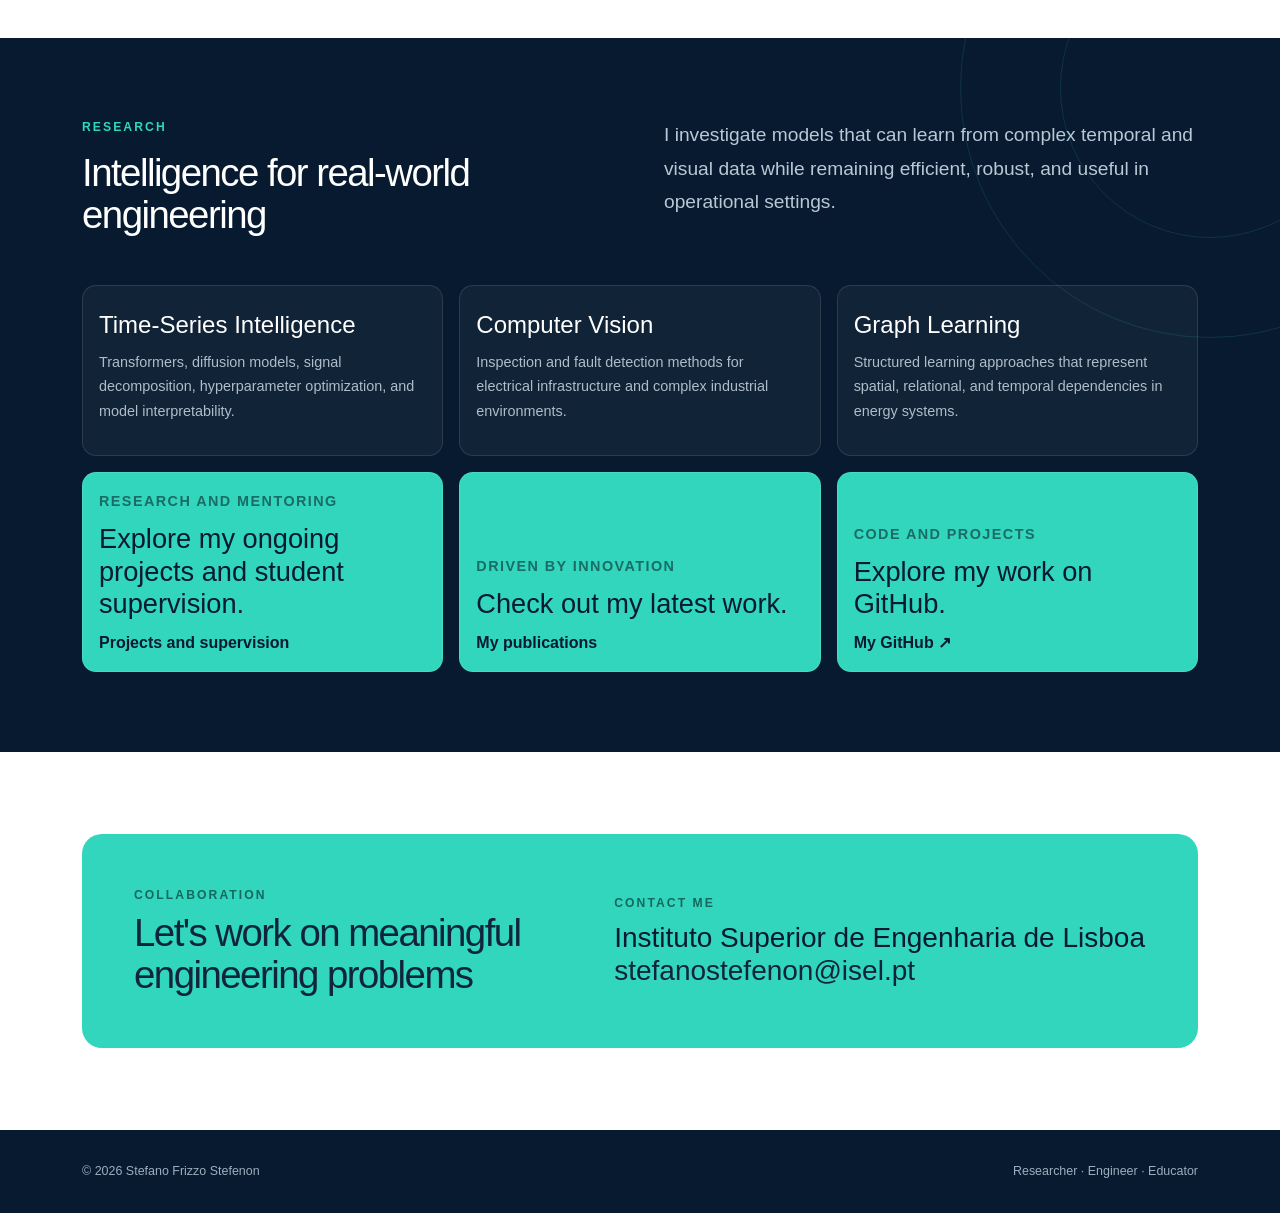
==== commit 9fc6e836: "Update index.html" ====
--- a/index.html
+++ b/index.html
@@ -35,8 +35,8 @@
           <li class="nav-item"><a class="nav-link" href="#experience">Experience</a></li>
           <li class="nav-item"><a class="nav-link" href="#education">Education</a></li>
           <li class="nav-item"><a class="nav-link" href="#research">Research</a></li>
-          <li class="nav-item"><a class="btn btn-accent btn-sm ms-lg-2" href="supervision.html">Supervision <span aria-hidden="true">↗</span></a></li>
-          <li class="nav-item"><a class="btn btn-accent btn-sm ms-lg-2" href="publications.html">Publications <span aria-hidden="true">↗</span></a></li>
+          <li class="nav-item"><a class="btn btn-accent btn-sm ms-lg-2" href="supervision.html">Supervision</a></li>
+          <li class="nav-item"><a class="btn btn-accent btn-sm ms-lg-2" href="publications.html">Publications</a></li>
           <li class="nav-item"><a class="btn btn-accent btn-sm ms-lg-2" href="https://github.com/SFStefenon" target="_blank" rel="noreferrer">GitHub <span aria-hidden="true">↗</span></a></li>
         </ul>
       </div>
@@ -239,8 +239,8 @@
           <div class="col-md-6 col-lg-4"><article class="research-card"><h3>Time-Series Intelligence</h3><p>Transformers, diffusion models, signal decomposition, hyperparameter optimization, and model interpretability.</p></article></div>
           <div class="col-md-6 col-lg-4"><article class="research-card"><h3>Computer Vision</h3><p>Inspection and fault detection methods for electrical infrastructure and complex industrial environments.</p></article></div>
           <div class="col-md-6 col-lg-4"><article class="research-card"><h3>Graph Learning</h3><p>Structured learning approaches that represent spatial, relational, and temporal dependencies in energy systems.</p></article></div>
-          <div class="col-md-6 col-lg-4"><article class="research-card research-link"><p class="small-label">Research and mentoring</p><h3>Explore my ongoing projects and student supervision.</h3><a href="supervision.html">Projects and supervision <span aria-hidden="true">↗</span></a></article></div>
-          <div class="col-md-6 col-lg-4"><article class="research-card research-link"><p class="small-label">Driven by innovation</p><h3>Check out my latest work.</h3><a href="publications.html" target="_blank" rel="noreferrer">My publications <span aria-hidden="true">↗</span></a></article></div>
+          <div class="col-md-6 col-lg-4"><article class="research-card research-link"><p class="small-label">Research and mentoring</p><h3>Explore my ongoing projects and student supervision.</h3><a href="supervision.html">Projects and supervision</a></article></div>
+          <div class="col-md-6 col-lg-4"><article class="research-card research-link"><p class="small-label">Driven by innovation</p><h3>Check out my latest work.</h3><a href="publications.html">My publications</a></article></div>
           <div class="col-md-6 col-lg-4"><article class="research-card research-link"><p class="small-label">Code and projects</p><h3>Explore my work on GitHub.</h3><a href="https://github.com/SFStefenon" target="_blank" rel="noopener noreferrer">My GitHub <span aria-hidden="true">↗</span></a></article></div>
         </div>
       </div>
--- a/styles.css
+++ b/styles.css
@@ -134,3 +134,10 @@
 .research-section {padding: 80px 0;}
 .research-card {min-height: 160px;}
 .research-card h3 {margin: .6rem 0;}
+
+.project-status {display: inline-flex;  align-items: center;  gap: 8px; font-size: 13px;  font-weight: 600}
+.project-status.completed { color: #22b8a1; }
+.project-status.ongoing { color: #fcbe1f; }
+.project-status .dot {width: 7px; height: 7px; border-radius: 100%; background: currentColor; animation: status-pulse 1.6s ease-in-out infinite}
+@keyframes status-pulse {50% { box-shadow: 0 0 0 5px #c2bf13; }}
+@media (prefers-reduced-motion: reduce) {.project-status .dot { animation: none; }}
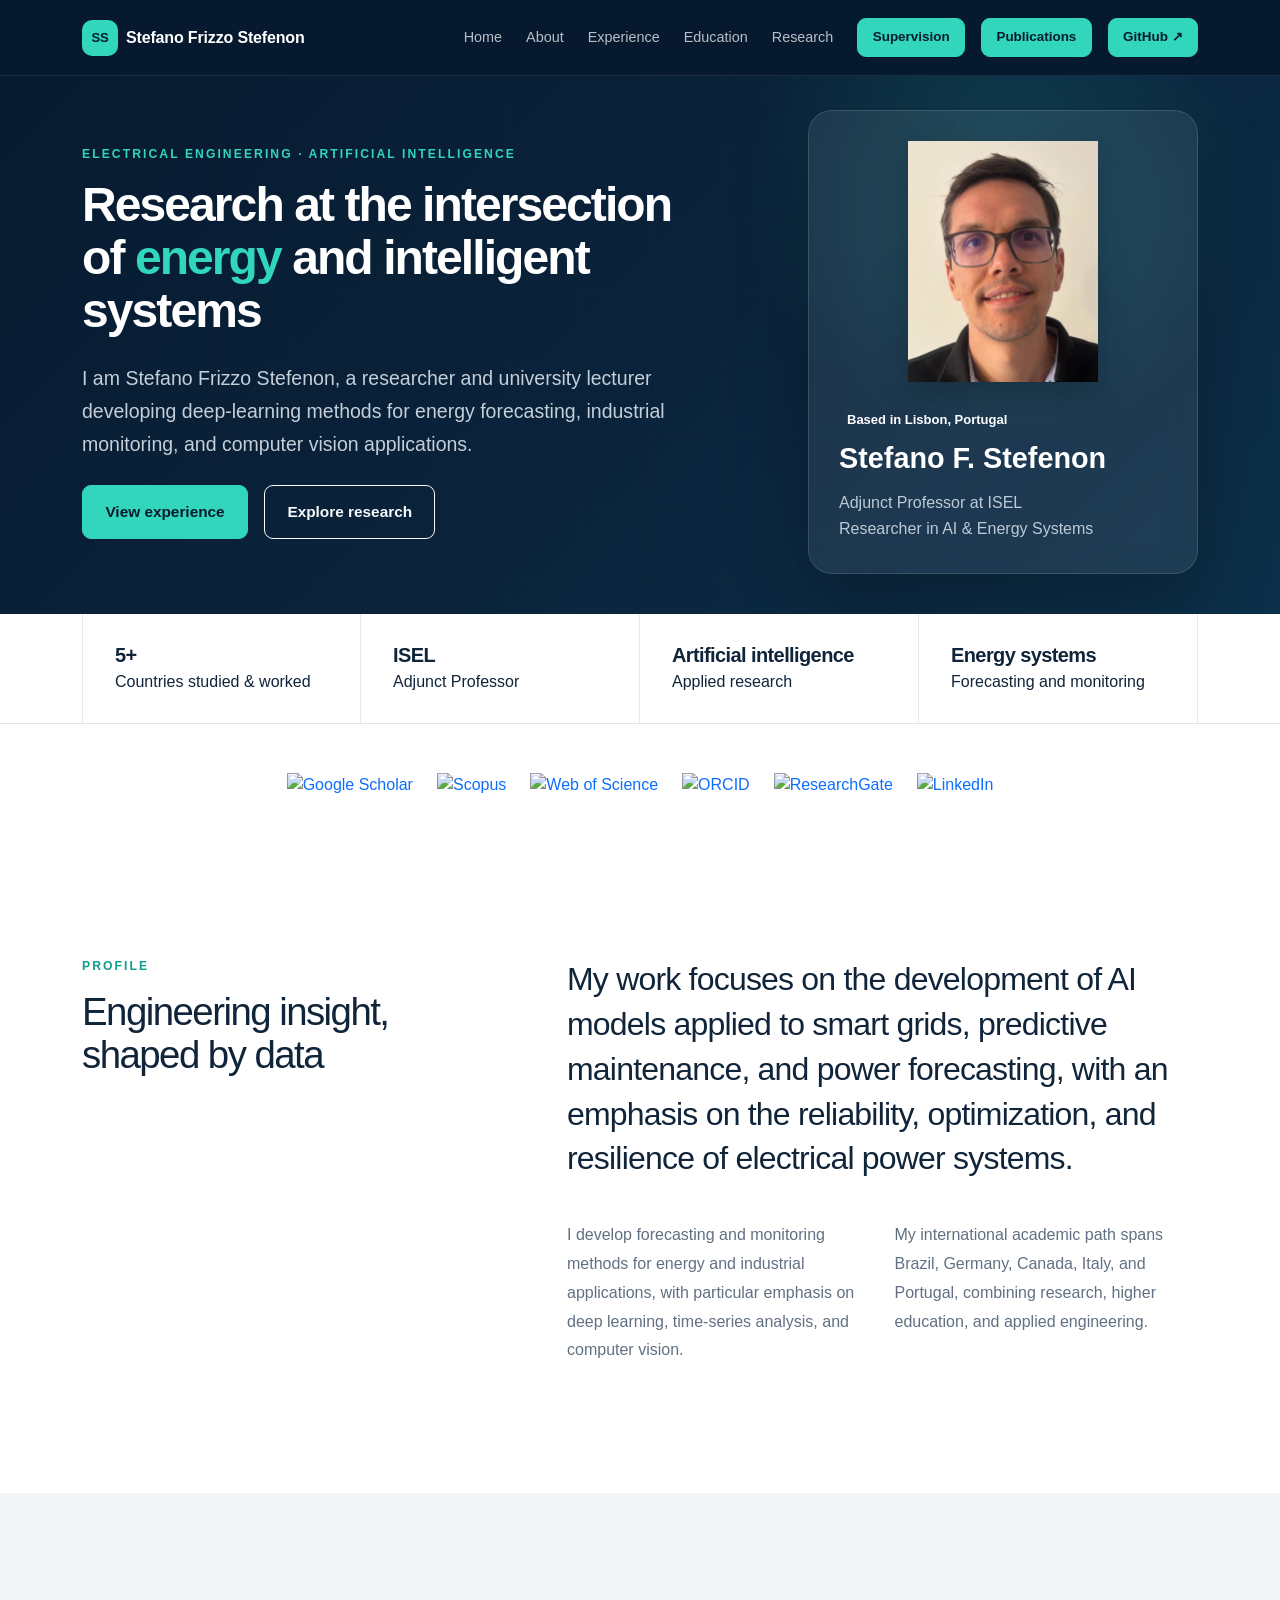
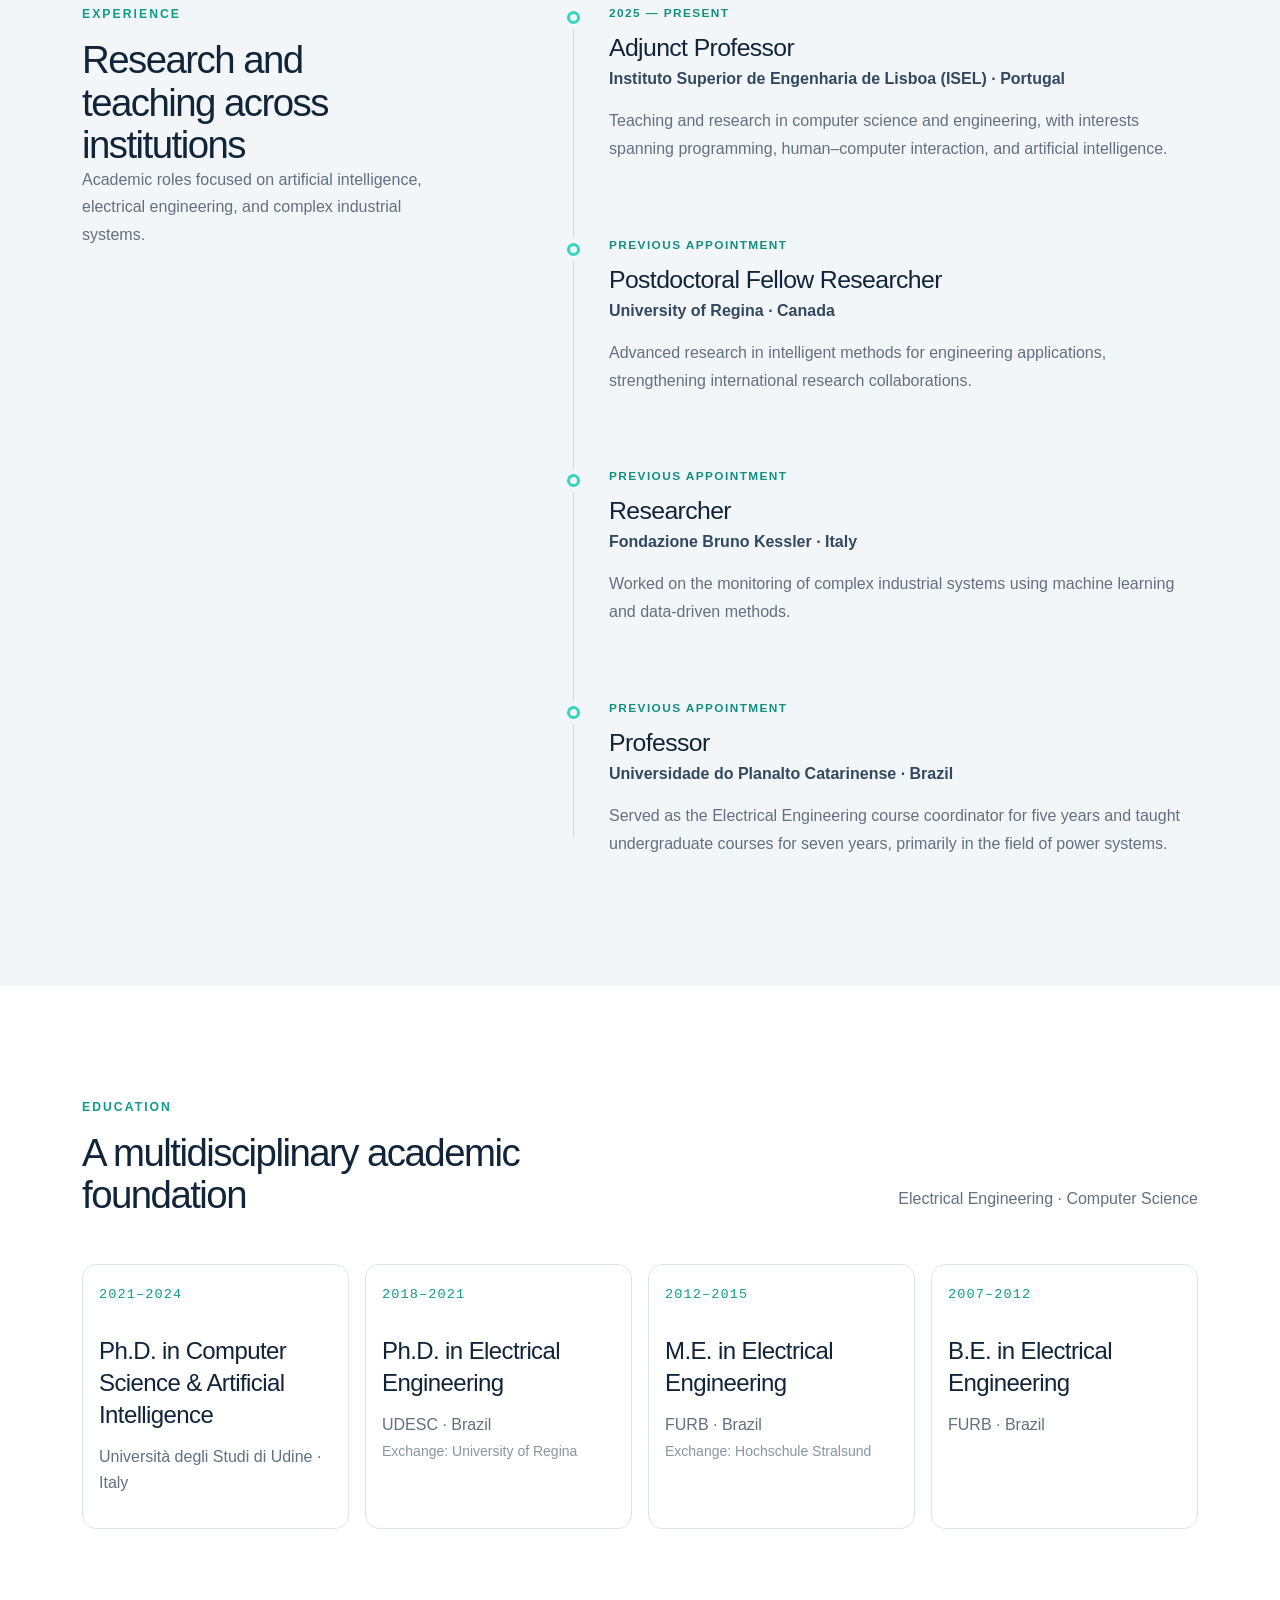
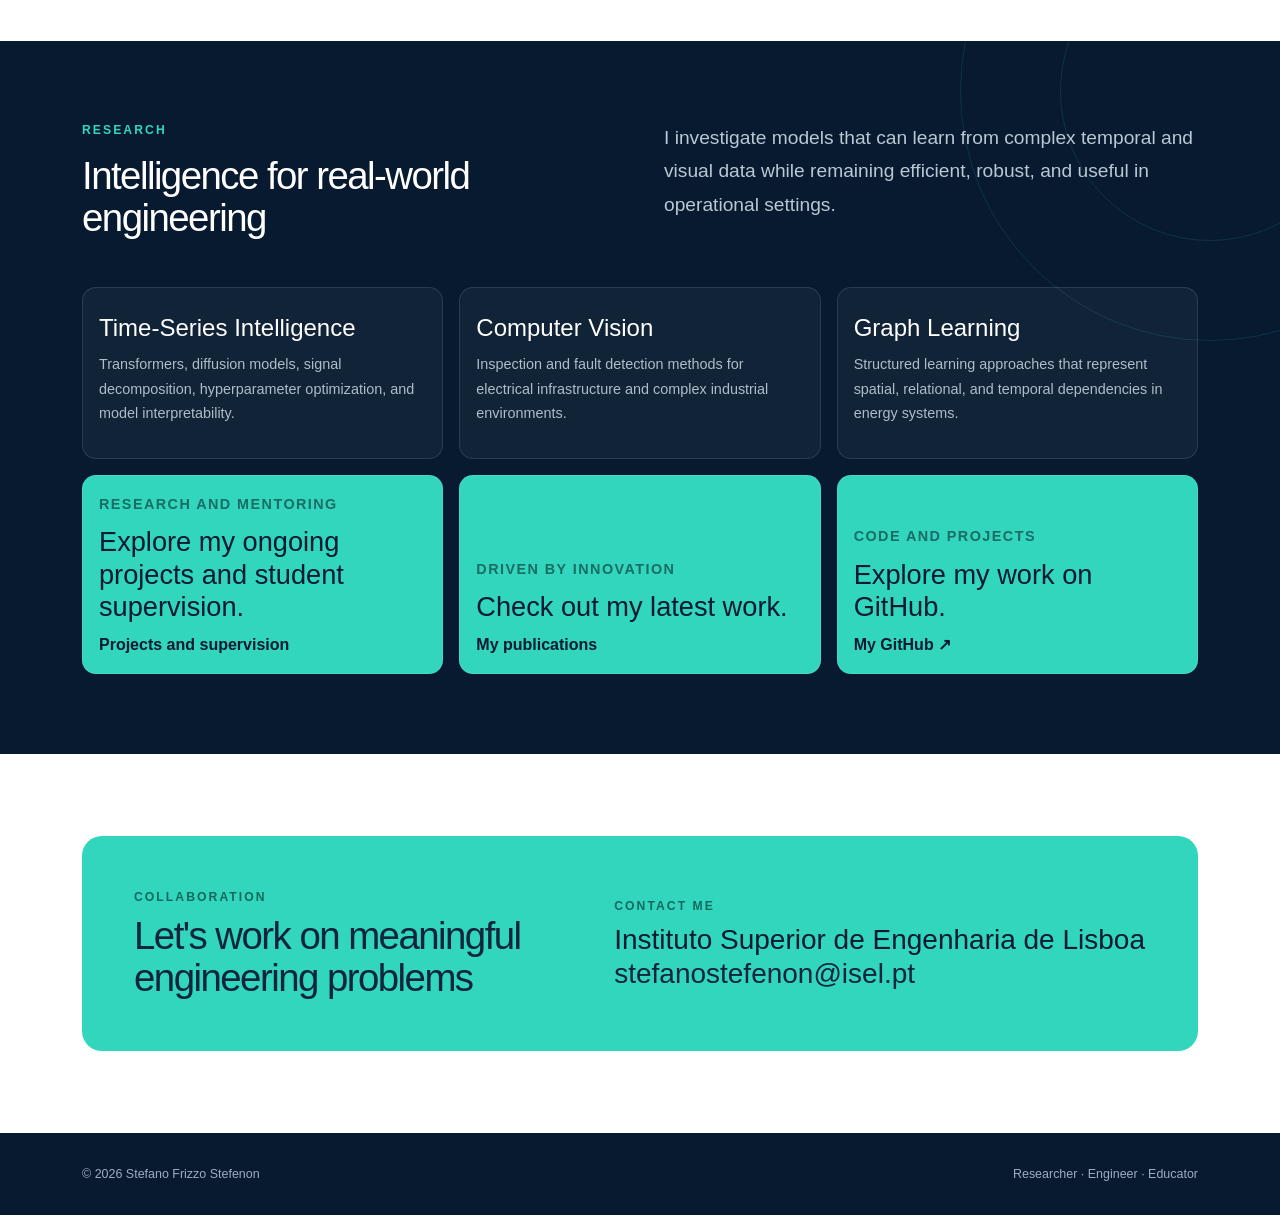
==== commit 753abc99: "Update index.html" ====
--- a/index.html
+++ b/index.html
@@ -61,7 +61,7 @@
             <div class="hero-profile ms-lg-auto">
               <div class="hero-profile-body">
                 <img class="profile-photo" src="profile.png?size=400" alt="Portrait of Stefano Frizzo Stefenon" width="190">
-                <span class="status"><span></span> Based in Lisbon, Portugal</span>
+                <span class="project-status"><span class="green-dot" aria-hidden="true"></span>Based in Lisbon, Portugal</span>
                 <h2>Stefano F. Stefenon</h2>
                 <p>Adjunct Professor at ISEL<br>Researcher in AI &amp; Energy Systems</p>
               </div>
--- a/styles.css
+++ b/styles.css
@@ -141,3 +141,13 @@
 .project-status .dot {width: 7px; height: 7px; border-radius: 100%; background: currentColor; animation: status-pulse 1.6s ease-in-out infinite}
 @keyframes status-pulse {50% { box-shadow: 0 0 0 5px #c2bf13; }}
 @media (prefers-reduced-motion: reduce) {.project-status .dot { animation: none; }}
+
+.project-status {display: inline-flex;  align-items: center;  gap: 8px; font-size: 13px;  font-weight: 600}
+.project-status.completed { color: #22b8a1; }
+.project-status.ongoing { color: #fcbe1f; }
+.project-status .dot {width: 7px; height: 7px; border-radius: 100%; background: currentColor; animation: status-pulse 1.6s ease-in-out infinite}
+@keyframes status-pulse {50% { box-shadow: 0 0 0 5px #dfe217; }}
+@media (prefers-reduced-motion: reduce) {.project-status .dot { animation: none; }}
+
+.project-status.location-status { color: #b9c8d5; }
+.project-status.location-status .dot { background: #fcbe1f; }
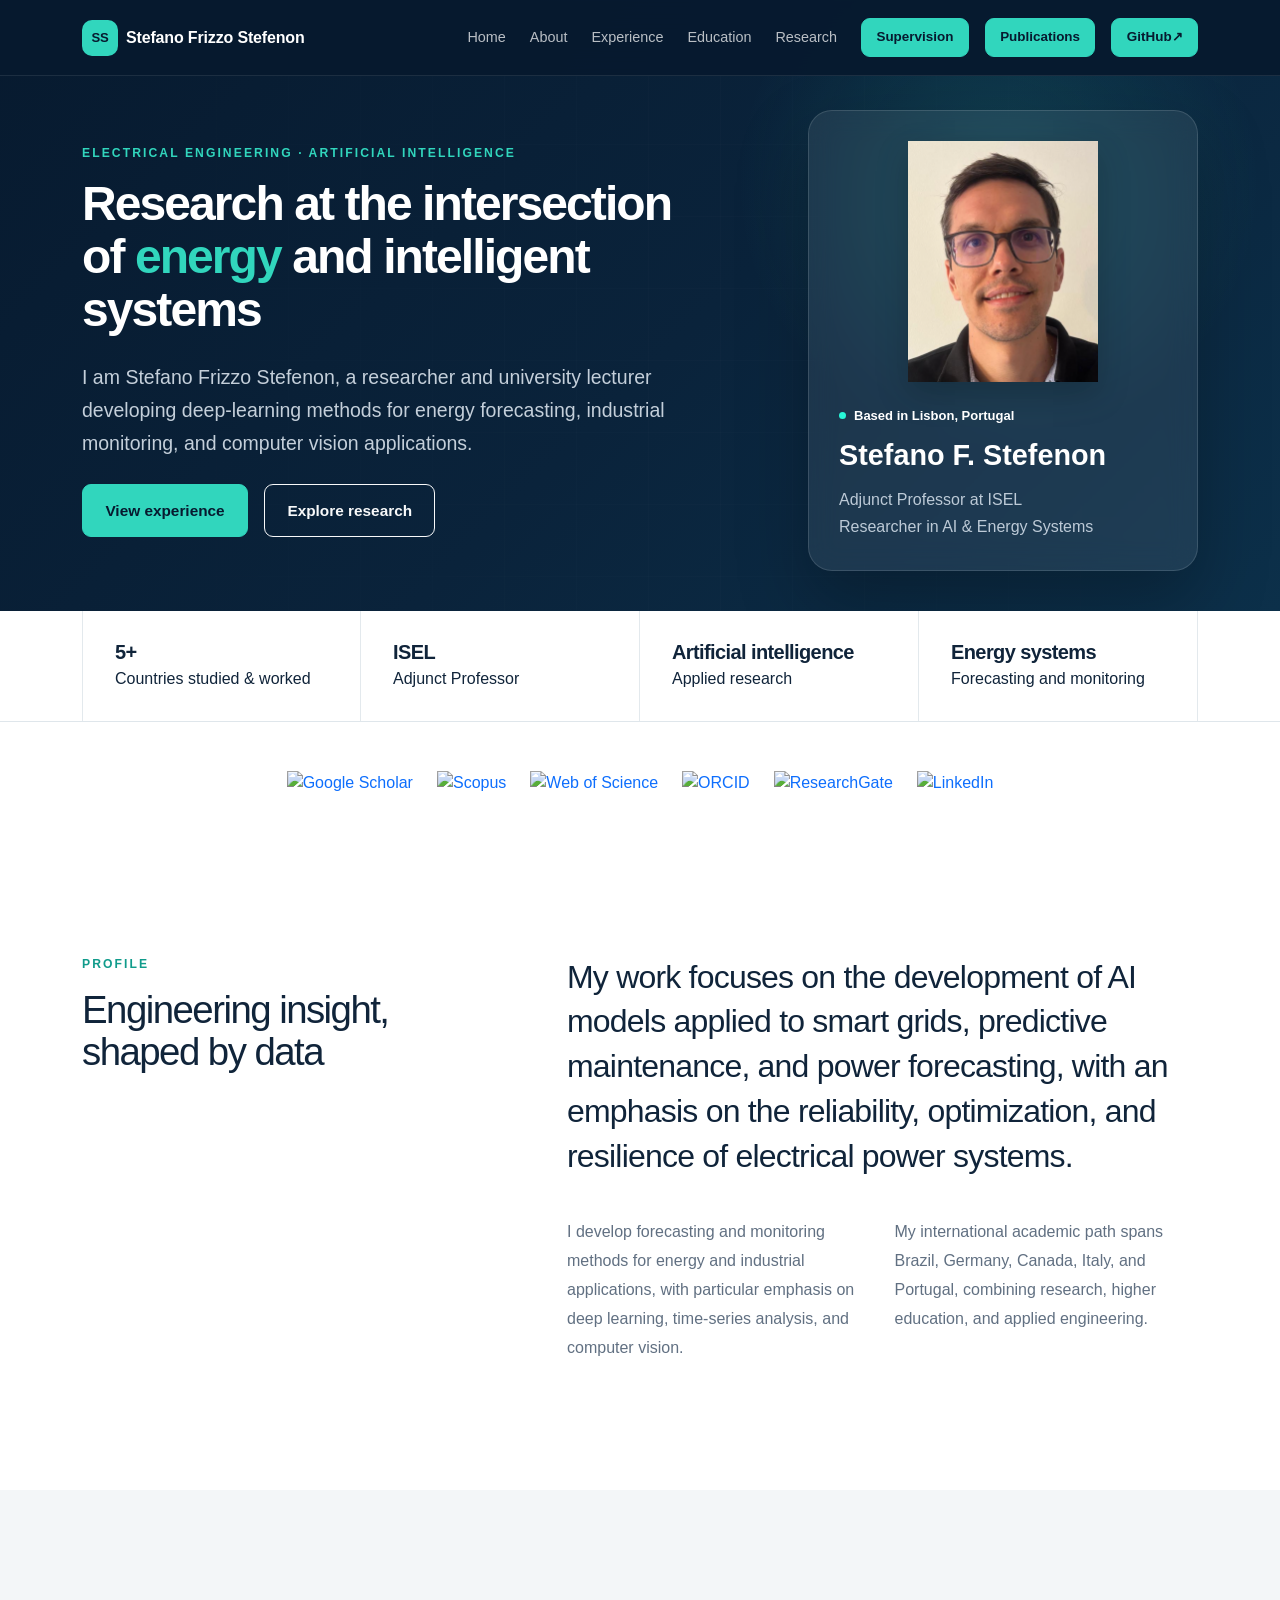
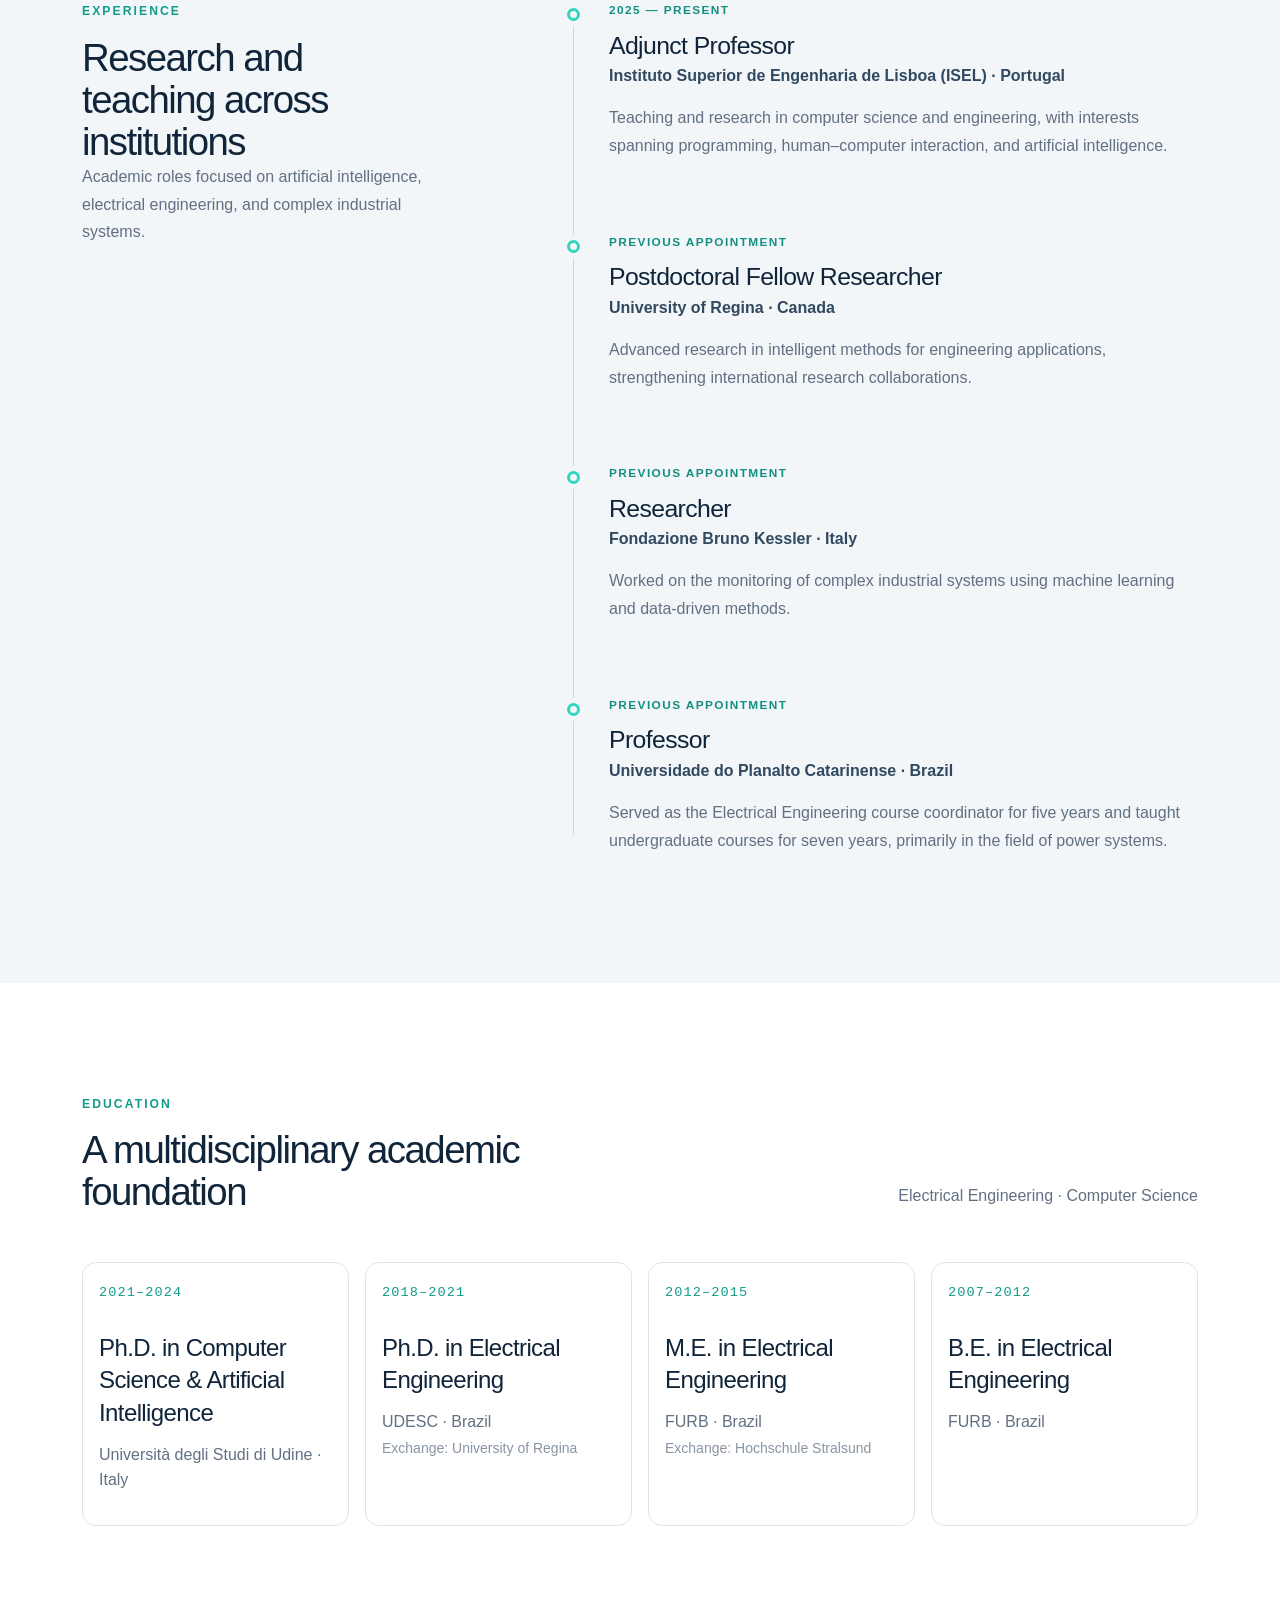
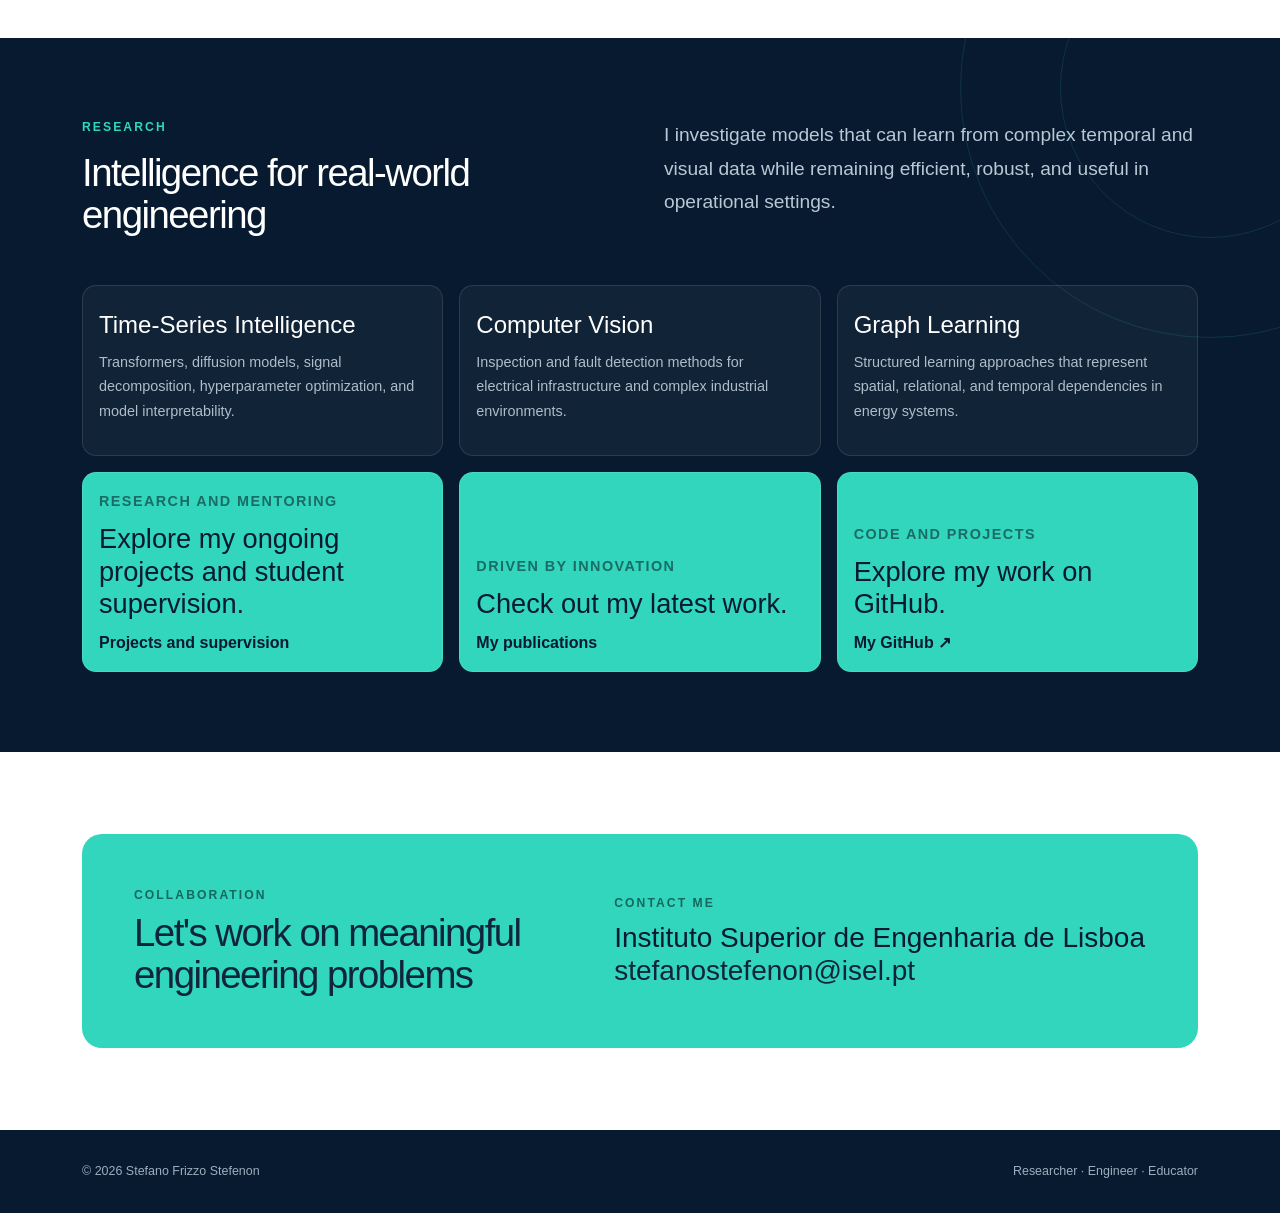
==== commit 53844584: "Fix spacing in GitHub link Removed space before the 'GitHub' text in the link." ====
--- a/index.html
+++ b/index.html
@@ -37,7 +37,7 @@
           <li class="nav-item"><a class="nav-link" href="#research">Research</a></li>
           <li class="nav-item"><a class="btn btn-accent btn-sm ms-lg-2" href="supervision.html">Supervision</a></li>
           <li class="nav-item"><a class="btn btn-accent btn-sm ms-lg-2" href="publications.html">Publications</a></li>
-          <li class="nav-item"><a class="btn btn-accent btn-sm ms-lg-2" href="https://github.com/SFStefenon" target="_blank" rel="noreferrer">GitHub <span aria-hidden="true">↗</span></a></li>
+          <li class="nav-item"><a class="btn btn-accent btn-sm ms-lg-2" href="https://github.com/SFStefenon" target="_blank" rel="noreferrer">GitHub<span aria-hidden="true">↗</span></a></li>
         </ul>
       </div>
     </div>
--- a/styles.css
+++ b/styles.css
@@ -151,3 +151,7 @@
 
 .project-status.location-status { color: #b9c8d5; }
 .project-status.location-status .dot { background: #fcbe1f; }
+
+.green-dot {width: 7px; height: 7px; border-radius: 50%; background: #28f7d8; animation: green-pulse 1.6s ease-in-out infinite}
+@keyframes green-pulse {  50% { box-shadow: 0 0 0 5px #2ae6caaf}}
+@media (prefers-reduced-motion: reduce) {.green-dot { animation: none}}
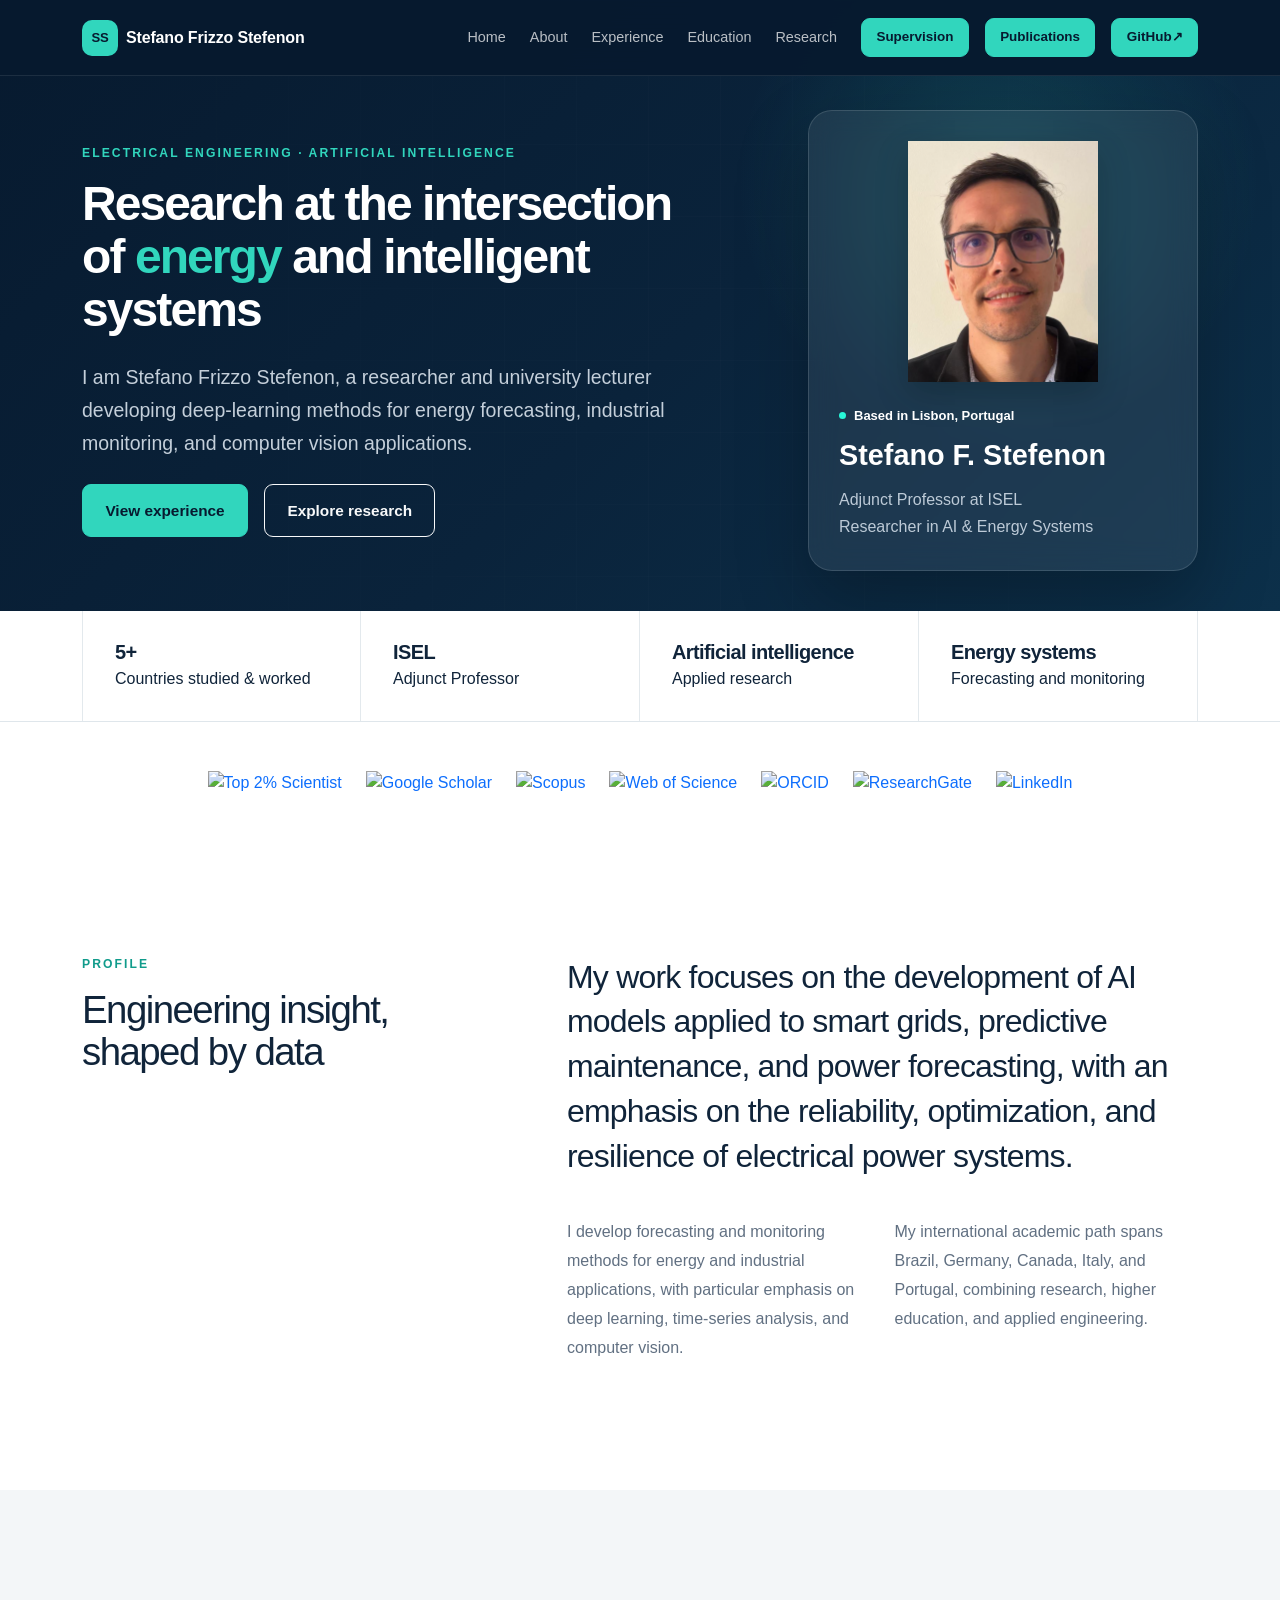
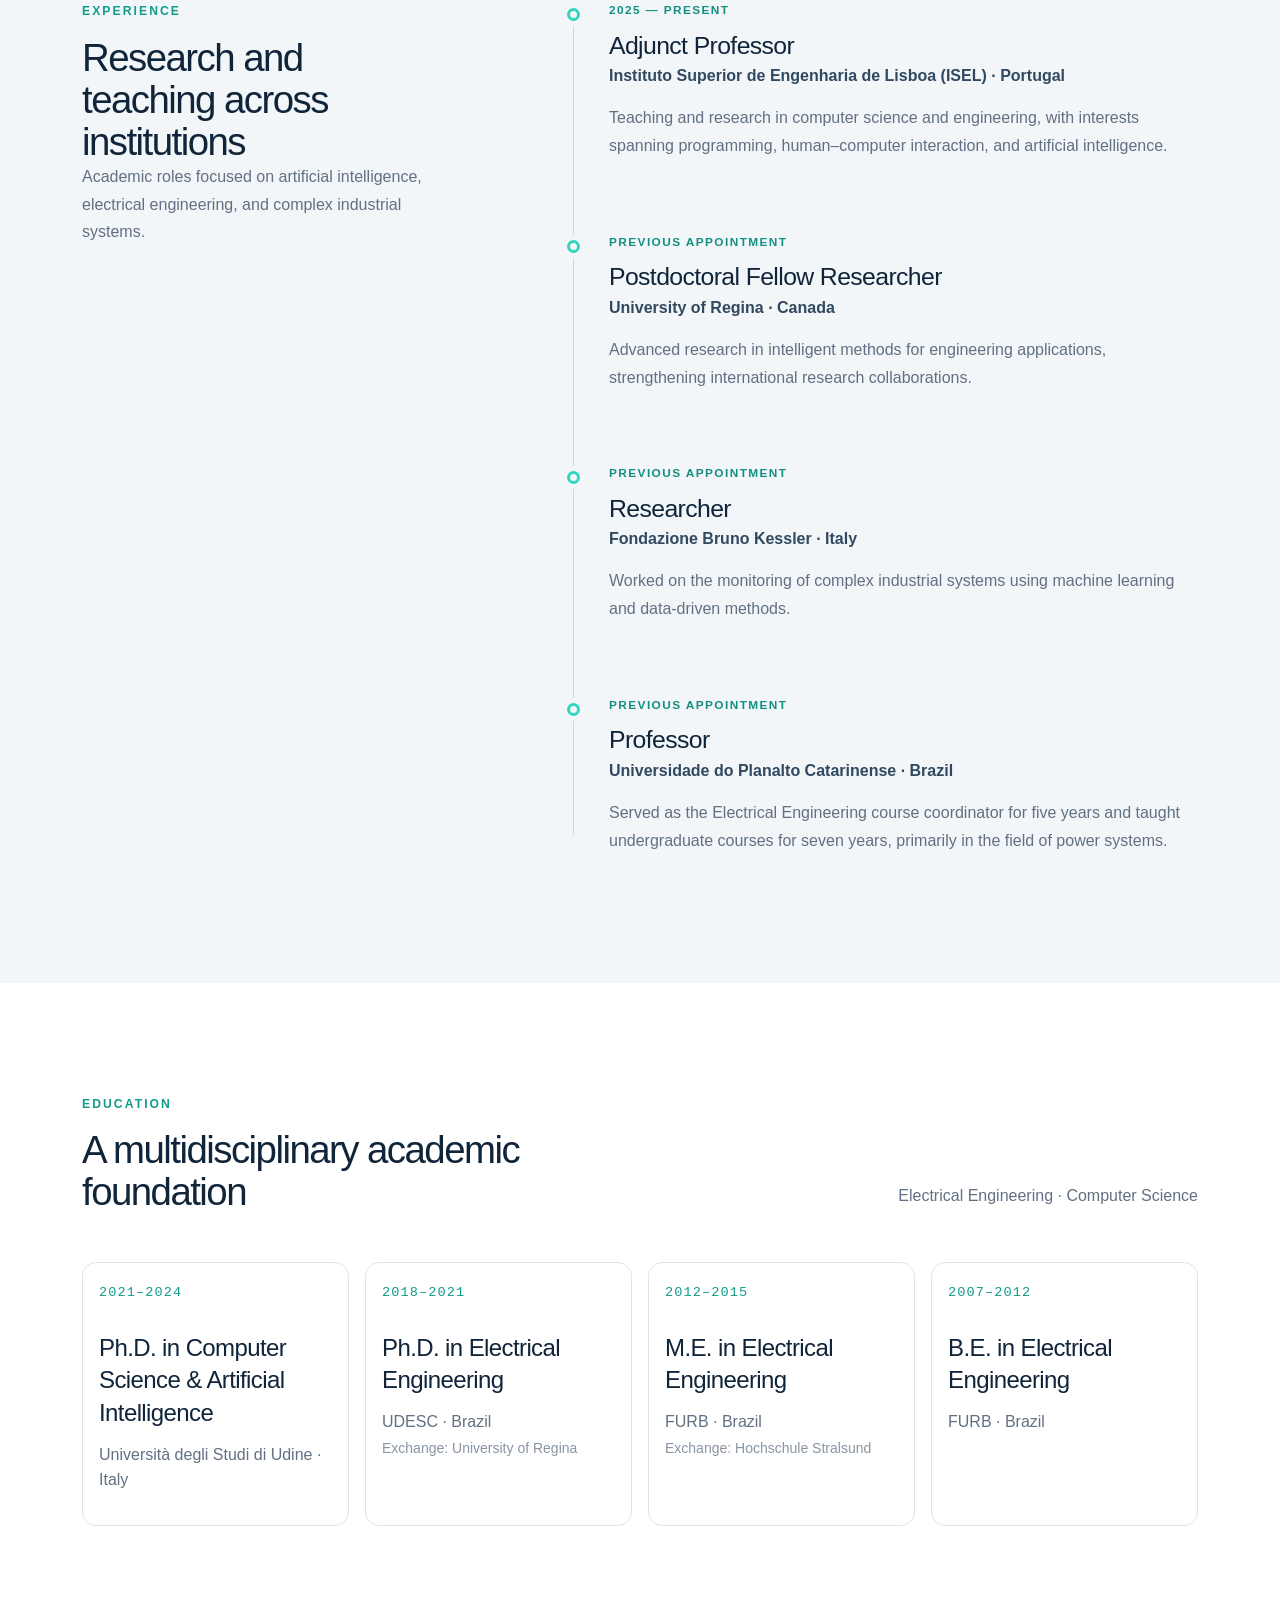
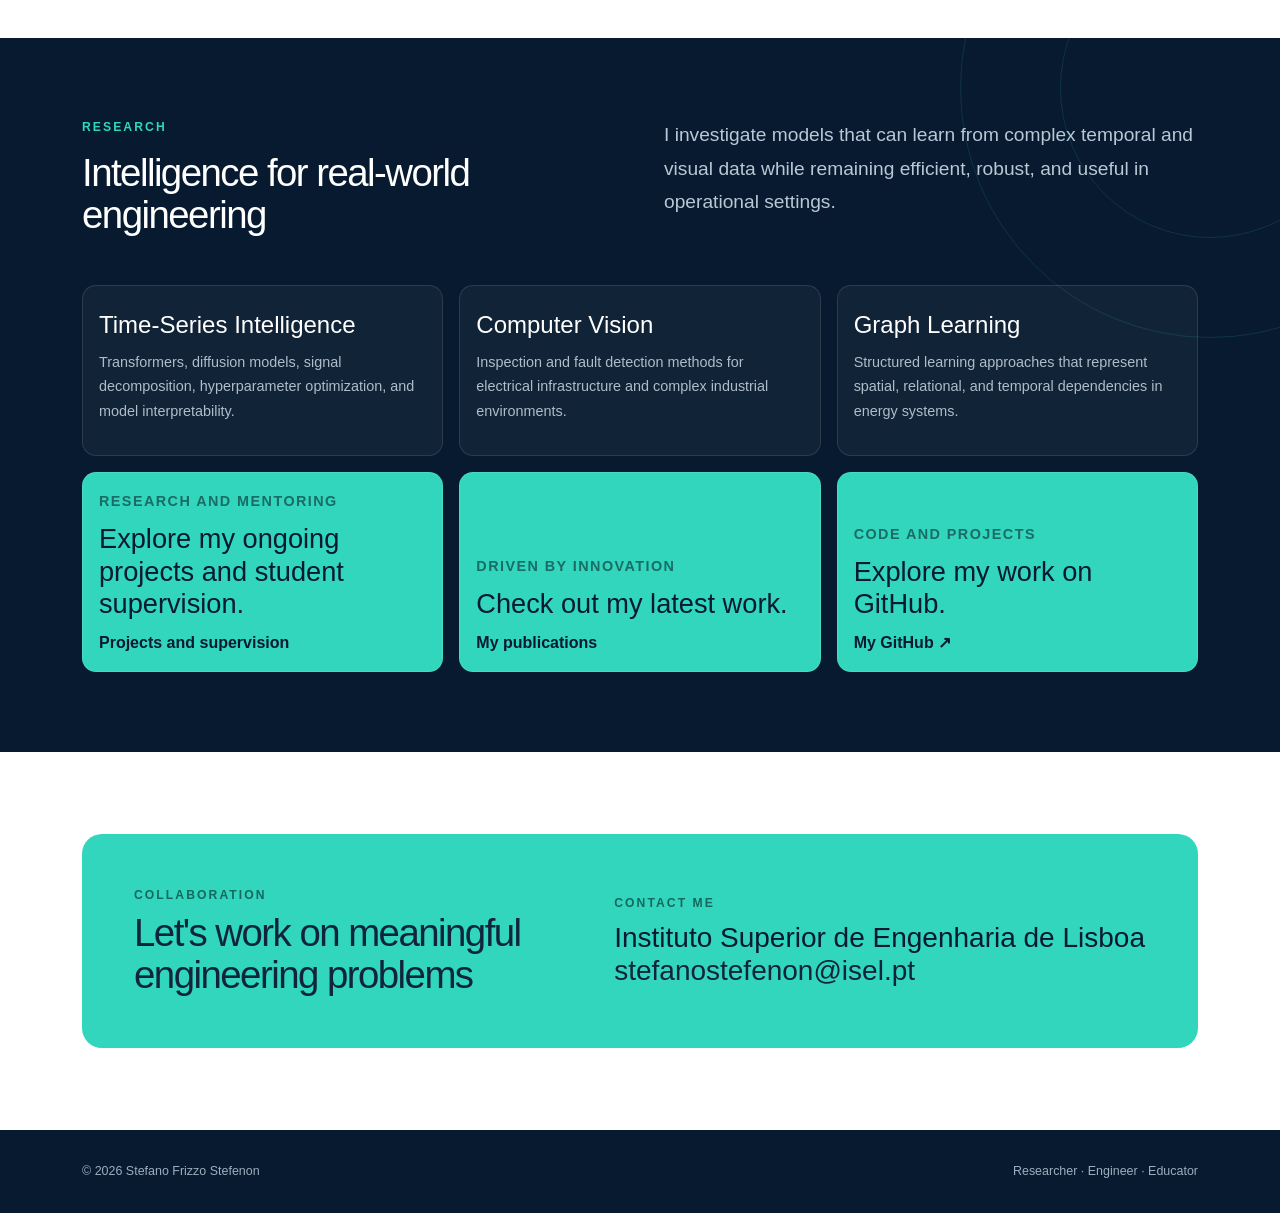
==== commit 51c1233f: "Update index.html" ====
--- a/index.html
+++ b/index.html
@@ -85,6 +85,9 @@
     <section class="bg-white py-5" id="profiles">
       <div class="container-fluid px-4 px-lg-5">
         <div class="d-flex flex-wrap justify-content-center align-items-center gap-4 w-100" aria-label="Academic and professional profiles">
+          <a href="https://topscinet.com/scientist_profile/Stefenon,%20Stefano%20Frizzo/2016/?stype=single_year" target="_blank" rel="noreferrer" aria-label="Top 2% Scientist profile"> 
+            <img src="https://topscinet.com/badge/U72131.png?style=horizontal-blue&type=single&name=1&logo=plain" alt="Top 2% Scientist">
+          </a>
           <a href="https://scholar.google.com/citations?user=ToyM0y8AAAAJ" target="_blank" rel="noreferrer" aria-label="Google Scholar profile">
             <img src="https://img.shields.io/badge/Scholar-4285F4?style=for-the-badge&amp;logo=google-scholar&amp;logoColor=white" alt="Google Scholar">
           </a>
